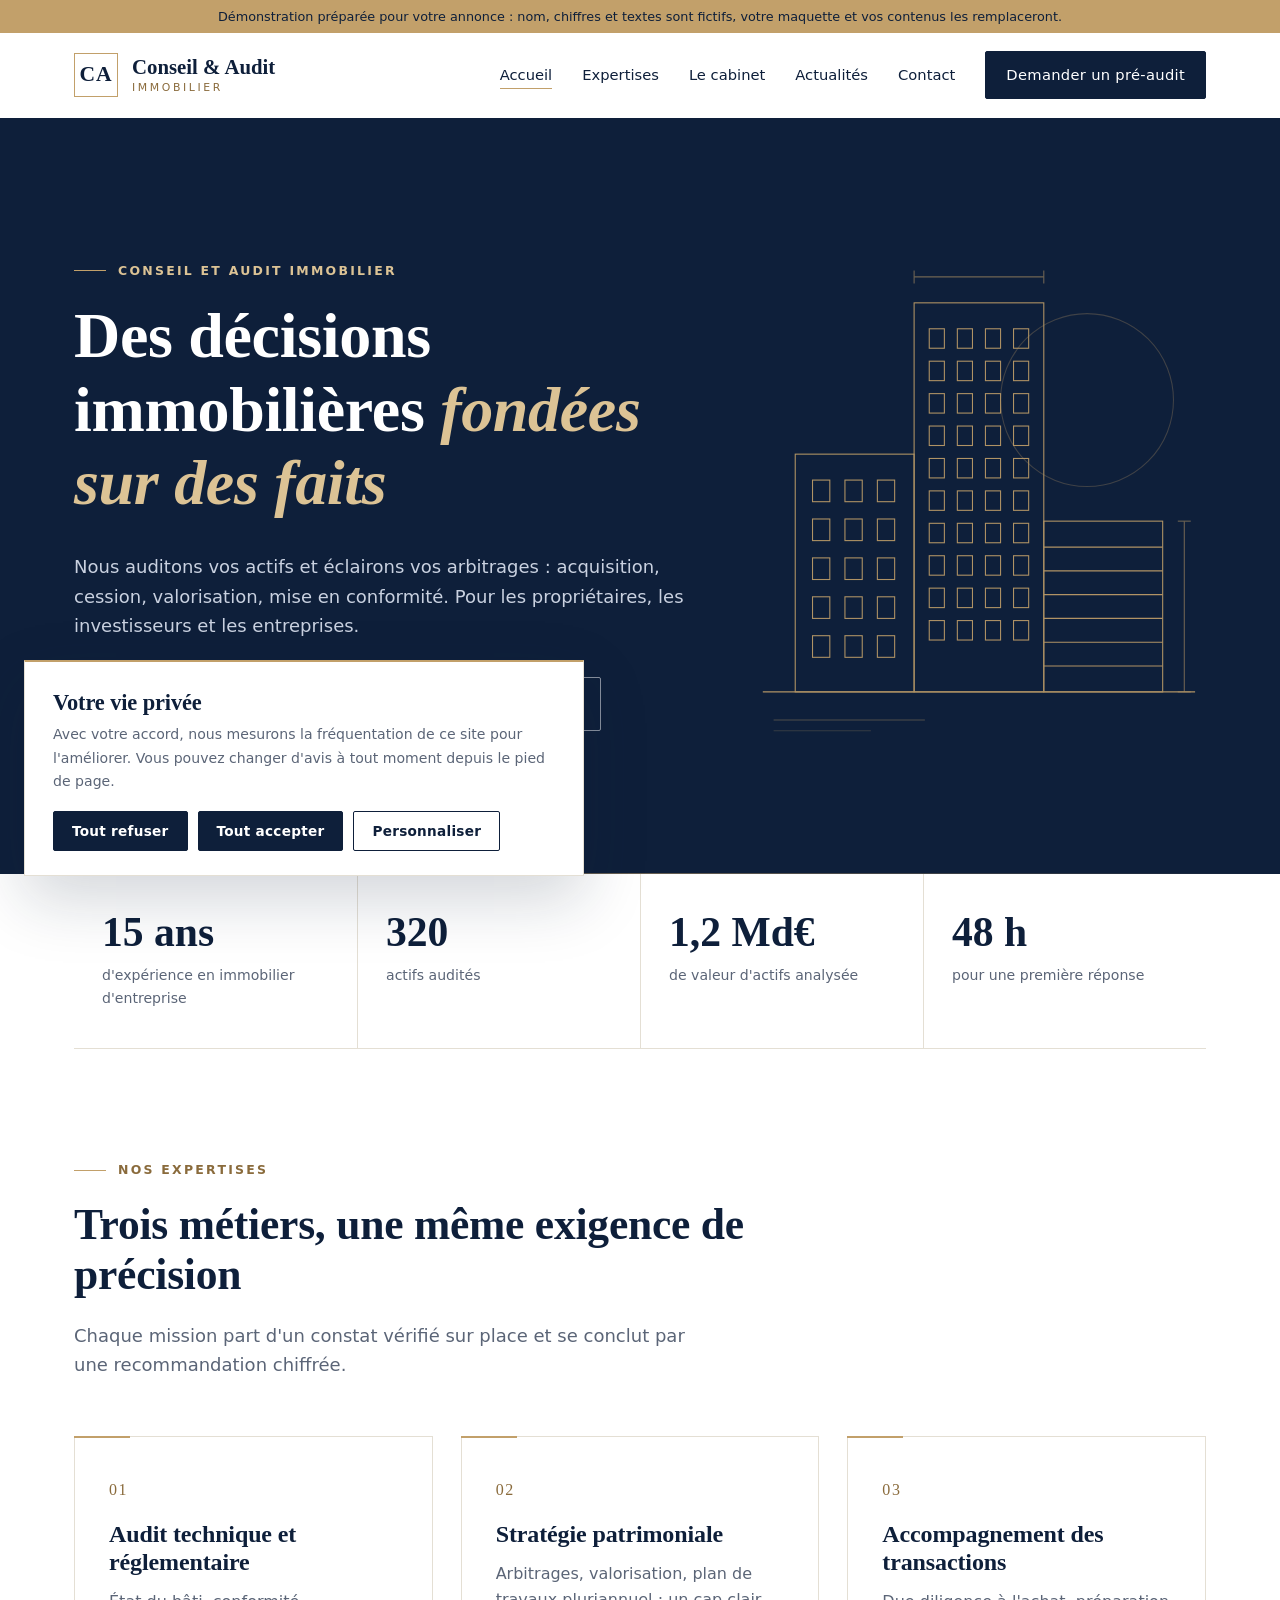
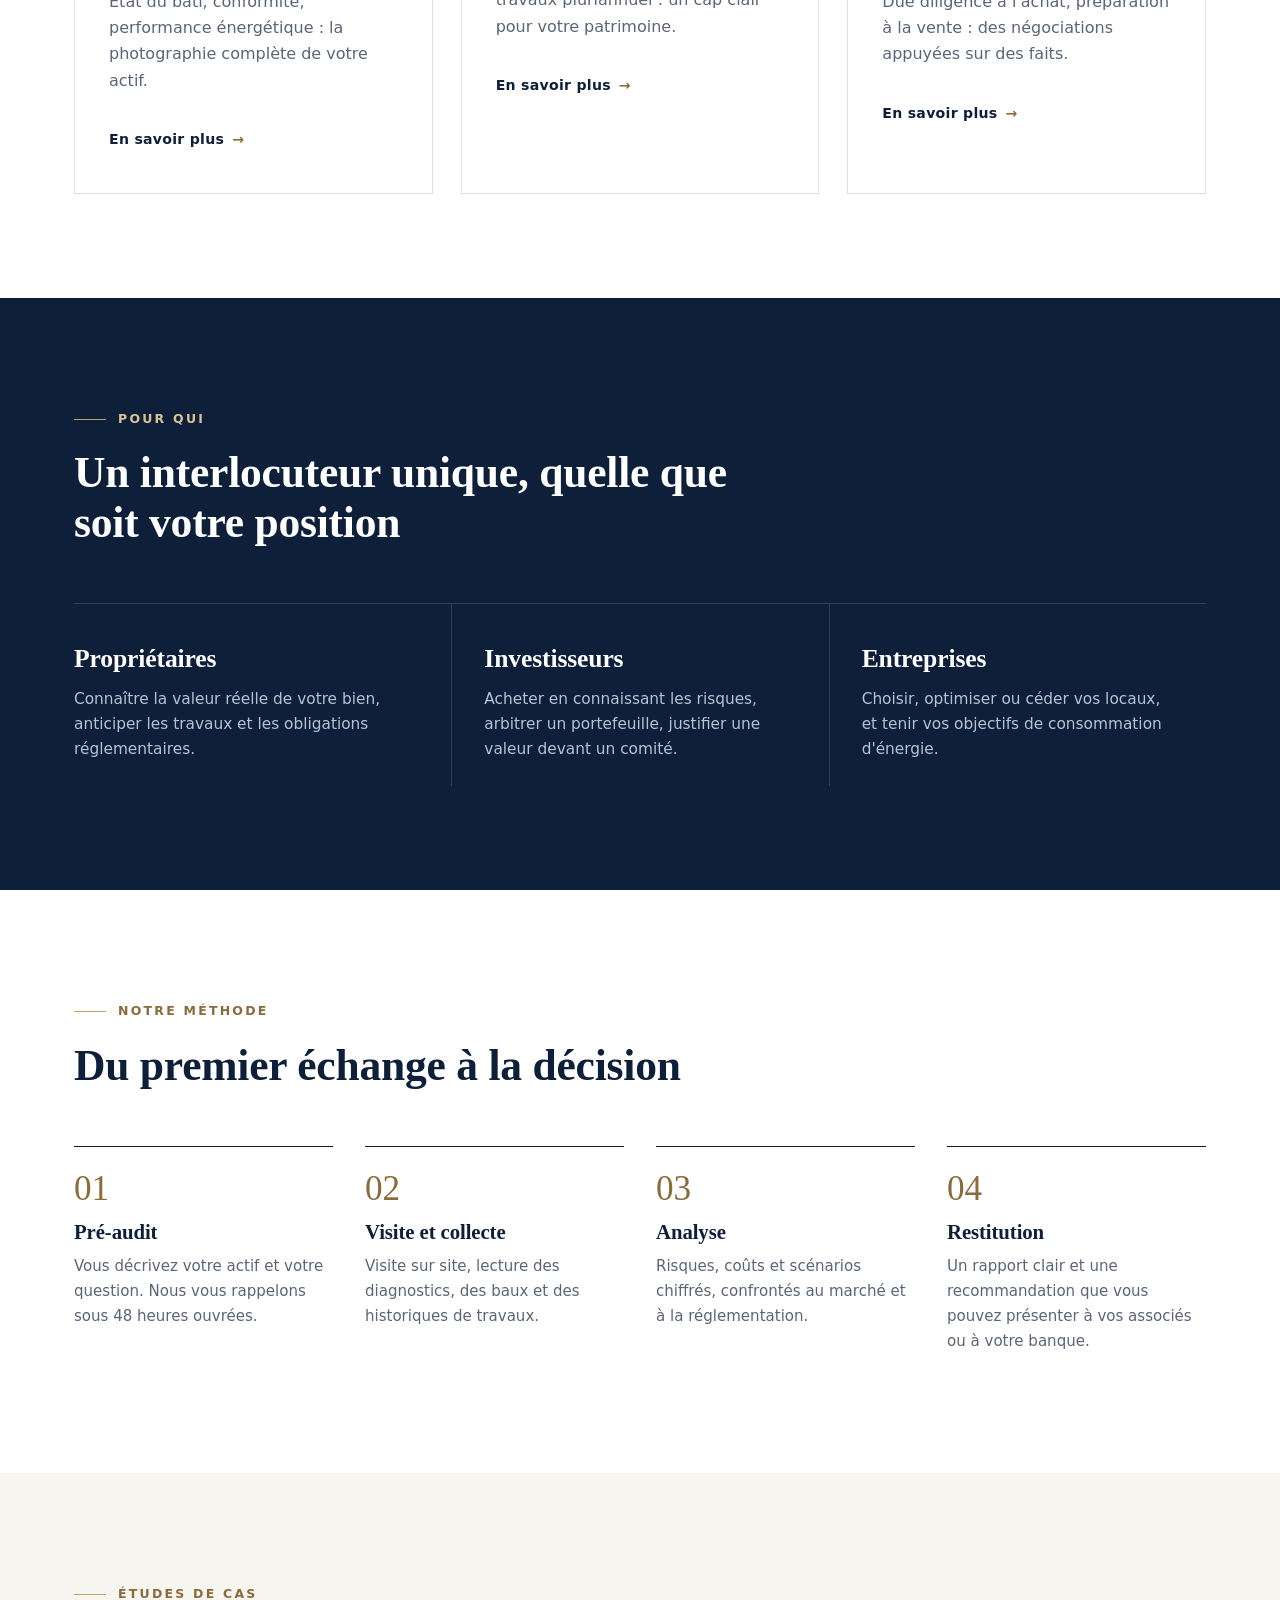
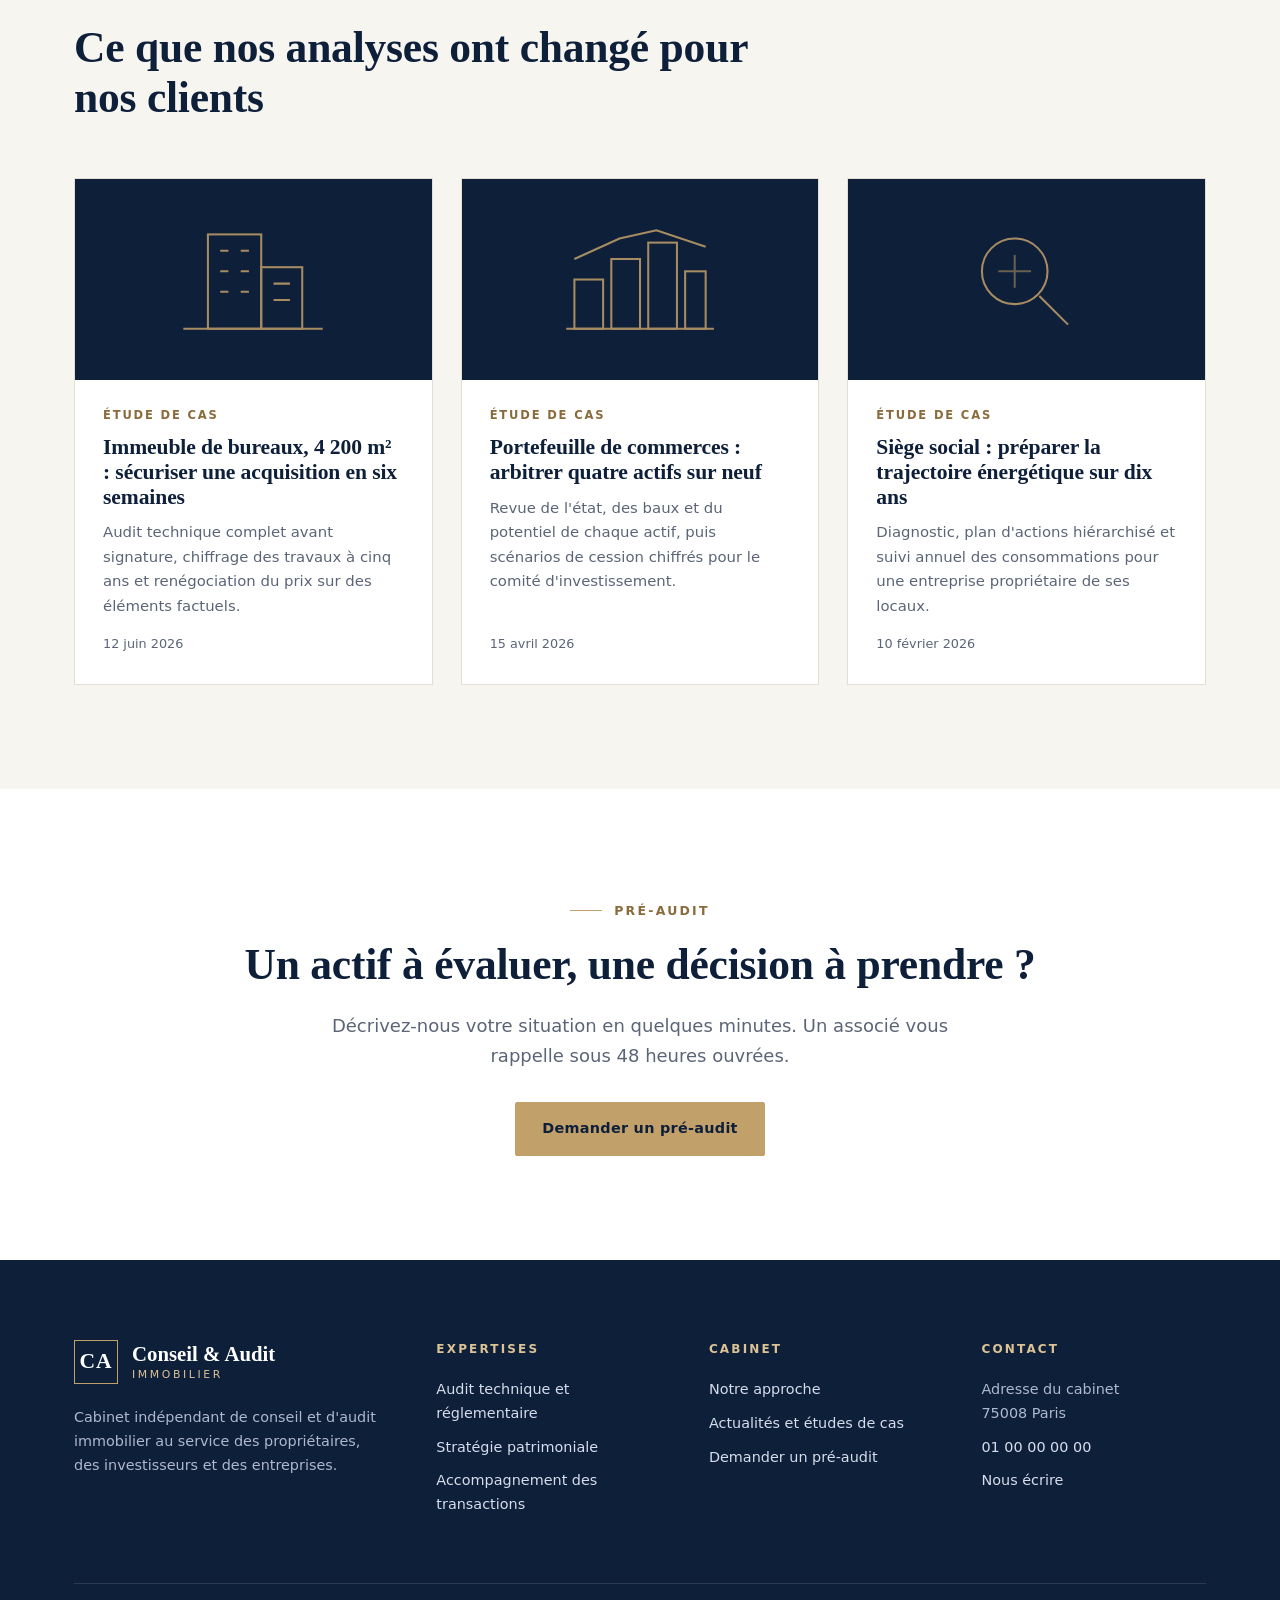
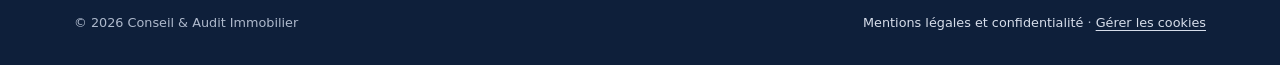
==== index.html @ f587f3d4 "Démonstration de site vitrine (contenus fictifs)" ====
<!doctype html>
<html lang="fr">
<head>
  <meta charset="utf-8">
  <meta name="viewport" content="width=device-width, initial-scale=1">
  <title>Conseil et audit immobilier pour propriétaires, investisseurs et entreprises</title>
  <meta name="description" content="Cabinet indépendant de conseil et d'audit immobilier : audit technique et réglementaire, stratégie patrimoniale, accompagnement des acquisitions et des cessions.">
  <meta name="robots" content="noindex, nofollow">
  <meta property="og:type" content="website">
  <meta property="og:locale" content="fr_FR">
  <meta property="og:title" content="Conseil et audit immobilier pour propriétaires, investisseurs et entreprises">
  <meta property="og:description" content="Cabinet indépendant de conseil et d'audit immobilier : audit technique et réglementaire, stratégie patrimoniale, accompagnement des acquisitions et des cessions.">
  <meta name="theme-color" content="#0E1F3A">
  <link rel="icon" href="data:image/svg+xml,%3Csvg%20xmlns%3D%22http%3A%2F%2Fwww.w3.org%2F2000%2Fsvg%22%20viewBox%3D%220%200%2064%2064%22%3E%3Crect%20width%3D%2264%22%20height%3D%2264%22%20fill%3D%22%230E1F3A%22%2F%3E%3Crect%20x%3D%226%22%20y%3D%226%22%20width%3D%2252%22%20height%3D%2252%22%20fill%3D%22none%22%20stroke%3D%22%23C2A06A%22%20stroke-width%3D%222%22%2F%3E%3Ctext%20x%3D%2232%22%20y%3D%2242%22%20font-family%3D%22Georgia%2Cserif%22%20font-size%3D%2226%22%20font-weight%3D%22600%22%20fill%3D%22%23fff%22%20text-anchor%3D%22middle%22%3ECA%3C%2Ftext%3E%3C%2Fsvg%3E">
  <link rel="preload" href="assets/fonts/cormorant-garamond.woff2" as="font" type="font/woff2" crossorigin>
  <link rel="stylesheet" href="assets/style.css">
  <script type="application/ld+json">{"@context":"https://schema.org","@type":"ProfessionalService","name":"Conseil & Audit Immobilier","description":"Cabinet indépendant de conseil et d'audit immobilier","areaServed":"FR","address":{"@type":"PostalAddress","addressLocality":"Paris","postalCode":"75008","addressCountry":"FR"},"telephone":"+33100000000"}</script>
</head>
<body>
  <div class="bandeau-demo">Démonstration préparée pour votre annonce : nom, chiffres et textes sont fictifs, votre maquette et vos contenus les remplaceront.</div>
  <header class="entete">
    <div class="conteneur">
      <a class="marque" href="index.html" aria-label="Conseil et Audit Immobilier, accueil"><span class="marque-sigle">CA</span><span class="marque-nom"><strong>Conseil &amp; Audit</strong><span>Immobilier</span></span></a>
      <button class="bouton-menu" aria-label="Ouvrir le menu" aria-expanded="false" aria-controls="navigation"><span></span><span></span><span></span></button>
      <nav class="nav" id="navigation" aria-label="Navigation principale">
        <ul>
          <li><a href="index.html" aria-current="page">Accueil</a></li>
          <li><a href="expertises.html">Expertises</a></li>
          <li><a href="cabinet.html">Le cabinet</a></li>
          <li><a href="actualites.html">Actualités</a></li>
          <li><a href="contact.html">Contact</a></li>
          <li><a class="bouton" href="pre-audit.html">Demander un pré-audit</a></li>
        </ul>
      </nav>
    </div>
  </header>
  <main>

    <section class="heros fond-marine">
      <div class="conteneur">
        <div>
          <span class="surtitre">Conseil et audit immobilier</span>
          <h1>Des décisions immobilières <em>fondées sur des faits</em></h1>
          <p class="chapeau">Nous auditons vos actifs et éclairons vos arbitrages : acquisition, cession, valorisation, mise en conformité. Pour les propriétaires, les investisseurs et les entreprises.</p>
          <div class="actions">
            <a class="bouton bouton-or" href="pre-audit.html">Demander un pré-audit</a>
            <a class="bouton bouton-ligne" href="expertises.html">Découvrir nos expertises</a>
          </div>
        </div>
        <svg class="heros-dessin" viewBox="0 0 420 470" fill="none" stroke="currentColor" stroke-width="1" aria-hidden="true">
    <circle cx="310" cy="150" r="80" opacity=".3"/>
    <rect x="150" y="60" width="120" height="360"/><rect x="40" y="200" width="110" height="220"/><rect x="270" y="262" width="110" height="158"/>
    <rect x="164" y="84" width="14" height="18"/><rect x="164" y="114" width="14" height="18"/><rect x="164" y="144" width="14" height="18"/><rect x="164" y="174" width="14" height="18"/><rect x="164" y="204" width="14" height="18"/><rect x="164" y="234" width="14" height="18"/><rect x="164" y="264" width="14" height="18"/><rect x="164" y="294" width="14" height="18"/><rect x="164" y="324" width="14" height="18"/><rect x="164" y="354" width="14" height="18"/><rect x="190" y="84" width="14" height="18"/><rect x="190" y="114" width="14" height="18"/><rect x="190" y="144" width="14" height="18"/><rect x="190" y="174" width="14" height="18"/><rect x="190" y="204" width="14" height="18"/><rect x="190" y="234" width="14" height="18"/><rect x="190" y="264" width="14" height="18"/><rect x="190" y="294" width="14" height="18"/><rect x="190" y="324" width="14" height="18"/><rect x="190" y="354" width="14" height="18"/><rect x="216" y="84" width="14" height="18"/><rect x="216" y="114" width="14" height="18"/><rect x="216" y="144" width="14" height="18"/><rect x="216" y="174" width="14" height="18"/><rect x="216" y="204" width="14" height="18"/><rect x="216" y="234" width="14" height="18"/><rect x="216" y="264" width="14" height="18"/><rect x="216" y="294" width="14" height="18"/><rect x="216" y="324" width="14" height="18"/><rect x="216" y="354" width="14" height="18"/><rect x="242" y="84" width="14" height="18"/><rect x="242" y="114" width="14" height="18"/><rect x="242" y="144" width="14" height="18"/><rect x="242" y="174" width="14" height="18"/><rect x="242" y="204" width="14" height="18"/><rect x="242" y="234" width="14" height="18"/><rect x="242" y="264" width="14" height="18"/><rect x="242" y="294" width="14" height="18"/><rect x="242" y="324" width="14" height="18"/><rect x="242" y="354" width="14" height="18"/><rect x="56" y="224" width="16" height="20"/><rect x="56" y="260" width="16" height="20"/><rect x="56" y="296" width="16" height="20"/><rect x="56" y="332" width="16" height="20"/><rect x="56" y="368" width="16" height="20"/><rect x="86" y="224" width="16" height="20"/><rect x="86" y="260" width="16" height="20"/><rect x="86" y="296" width="16" height="20"/><rect x="86" y="332" width="16" height="20"/><rect x="86" y="368" width="16" height="20"/><rect x="116" y="224" width="16" height="20"/><rect x="116" y="260" width="16" height="20"/><rect x="116" y="296" width="16" height="20"/><rect x="116" y="332" width="16" height="20"/><rect x="116" y="368" width="16" height="20"/><line x1="270" y1="286" x2="380" y2="286"/><line x1="270" y1="308" x2="380" y2="308"/><line x1="270" y1="330" x2="380" y2="330"/><line x1="270" y1="352" x2="380" y2="352"/><line x1="270" y1="374" x2="380" y2="374"/><line x1="270" y1="396" x2="380" y2="396"/>
    <line x1="10" y1="420" x2="410" y2="420"/>
    <g opacity=".6"><line x1="150" y1="36" x2="270" y2="36"/><line x1="150" y1="30" x2="150" y2="42"/><line x1="270" y1="30" x2="270" y2="42"/>
    <line x1="400" y1="262" x2="400" y2="420"/><line x1="394" y1="262" x2="406" y2="262"/><line x1="394" y1="420" x2="406" y2="420"/></g>
    <line x1="20" y1="446" x2="160" y2="446" opacity=".4"/><line x1="20" y1="456" x2="110" y2="456" opacity=".25"/>
  </svg>
      </div>
    </section>

    <section class="chiffres">
      <div class="conteneur">
        <div class="grille">
          <div class="chiffre"><strong>15 ans</strong><span>d'expérience en immobilier d'entreprise</span></div>
          <div class="chiffre"><strong>320</strong><span>actifs audités</span></div>
          <div class="chiffre"><strong>1,2 Md€</strong><span>de valeur d'actifs analysée</span></div>
          <div class="chiffre"><strong>48 h</strong><span>pour une première réponse</span></div>
        </div>
      </div>
    </section>

    <section>
      <div class="conteneur">
        <div class="titre-section">
          <span class="surtitre">Nos expertises</span>
          <h2>Trois métiers, une même exigence de précision</h2>
          <p class="chapeau">Chaque mission part d'un constat vérifié sur place et se conclut par une recommandation chiffrée.</p>
        </div>
        <div class="grille-3">
          <article class="carte">
            <span class="numero">01</span>
            <h3>Audit technique et réglementaire</h3>
            <p>État du bâti, conformité, performance énergétique : la photographie complète de votre actif.</p>
            <a class="lien-fleche" href="expertises.html#audit">En savoir plus</a>
          </article>
          <article class="carte">
            <span class="numero">02</span>
            <h3>Stratégie patrimoniale</h3>
            <p>Arbitrages, valorisation, plan de travaux pluriannuel : un cap clair pour votre patrimoine.</p>
            <a class="lien-fleche" href="expertises.html#conseil">En savoir plus</a>
          </article>
          <article class="carte">
            <span class="numero">03</span>
            <h3>Accompagnement des transactions</h3>
            <p>Due diligence à l'achat, préparation à la vente : des négociations appuyées sur des faits.</p>
            <a class="lien-fleche" href="expertises.html#transaction">En savoir plus</a>
          </article>
        </div>
      </div>
    </section>

    <section class="fond-marine">
      <div class="conteneur">
        <div class="titre-section">
          <span class="surtitre">Pour qui</span>
          <h2>Un interlocuteur unique, quelle que soit votre position</h2>
        </div>
        <div class="publics">
          <div class="public"><h3>Propriétaires</h3><p>Connaître la valeur réelle de votre bien, anticiper les travaux et les obligations réglementaires.</p></div>
          <div class="public"><h3>Investisseurs</h3><p>Acheter en connaissant les risques, arbitrer un portefeuille, justifier une valeur devant un comité.</p></div>
          <div class="public"><h3>Entreprises</h3><p>Choisir, optimiser ou céder vos locaux, et tenir vos objectifs de consommation d'énergie.</p></div>
        </div>
      </div>
    </section>

    <section>
      <div class="conteneur">
        <div class="titre-section">
          <span class="surtitre">Notre méthode</span>
          <h2>Du premier échange à la décision</h2>
        </div>
        <div class="etapes">
          <div class="etape"><h3>Pré-audit</h3><p>Vous décrivez votre actif et votre question. Nous vous rappelons sous 48 heures ouvrées.</p></div>
          <div class="etape"><h3>Visite et collecte</h3><p>Visite sur site, lecture des diagnostics, des baux et des historiques de travaux.</p></div>
          <div class="etape"><h3>Analyse</h3><p>Risques, coûts et scénarios chiffrés, confrontés au marché et à la réglementation.</p></div>
          <div class="etape"><h3>Restitution</h3><p>Un rapport clair et une recommandation que vous pouvez présenter à vos associés ou à votre banque.</p></div>
        </div>
      </div>
    </section>

    <section class="fond-ivoire">
      <div class="conteneur">
        <div class="titre-section">
          <span class="surtitre">Études de cas</span>
          <h2>Ce que nos analyses ont changé pour nos clients</h2>
        </div>
        <div class="grille-3">
        <a class="article" href="actualites.html" data-type="cas">
          <div class="article-visuel"><svg viewBox="0 0 80 60" fill="none" stroke="currentColor" stroke-width="1"><rect x="18" y="8" width="26" height="46"/><rect x="44" y="24" width="20" height="30"/><path d="M24 16h4M34 16h4M24 26h4M34 26h4M24 36h4M34 36h4M50 32h8M50 40h8"/><line x1="6" y1="54" x2="74" y2="54"/></svg></div>
          <div class="article-corps">
            <span class="article-type">Étude de cas</span>
            <h3>Immeuble de bureaux, 4 200 m² : sécuriser une acquisition en six semaines</h3>
            <p>Audit technique complet avant signature, chiffrage des travaux à cinq ans et renégociation du prix sur des éléments factuels.</p>
            <time datetime="2026-06-12">12 juin 2026</time>
          </div>
        </a>
        <a class="article" href="actualites.html" data-type="cas">
          <div class="article-visuel"><svg viewBox="0 0 80 60" fill="none" stroke="currentColor" stroke-width="1"><rect x="8" y="30" width="14" height="24"/><rect x="26" y="20" width="14" height="34"/><rect x="44" y="12" width="14" height="42"/><rect x="62" y="26" width="10" height="28"/><path d="M8 20 L30 10 L48 6 L72 14"/><line x1="4" y1="54" x2="76" y2="54"/></svg></div>
          <div class="article-corps">
            <span class="article-type">Étude de cas</span>
            <h3>Portefeuille de commerces : arbitrer quatre actifs sur neuf</h3>
            <p>Revue de l'état, des baux et du potentiel de chaque actif, puis scénarios de cession chiffrés pour le comité d'investissement.</p>
            <time datetime="2026-04-15">15 avril 2026</time>
          </div>
        </a>
        <a class="article" href="actualites.html" data-type="cas">
          <div class="article-visuel"><svg viewBox="0 0 80 60" fill="none" stroke="currentColor" stroke-width="1"><circle cx="34" cy="26" r="16"/><path d="M46 38l14 14"/><path d="M26 26h16M34 18v16" opacity=".6"/></svg></div>
          <div class="article-corps">
            <span class="article-type">Étude de cas</span>
            <h3>Siège social : préparer la trajectoire énergétique sur dix ans</h3>
            <p>Diagnostic, plan d'actions hiérarchisé et suivi annuel des consommations pour une entreprise propriétaire de ses locaux.</p>
            <time datetime="2026-02-10">10 février 2026</time>
          </div>
        </a>
        </div>
      </div>
    </section>

    <section class="appel">
      <div class="conteneur">
        <span class="surtitre">Pré-audit</span>
        <h2>Un actif à évaluer, une décision à prendre ?</h2>
        <p class="chapeau">Décrivez-nous votre situation en quelques minutes. Un associé vous rappelle sous 48 heures ouvrées.</p>
        <a class="bouton bouton-or" href="pre-audit.html">Demander un pré-audit</a>
      </div>
    </section>
  </main>
  <footer class="pied">
    <div class="conteneur">
      <div class="grille">
        <div>
          <a class="marque" href="index.html" aria-label="Accueil"><span class="marque-sigle">CA</span><span class="marque-nom"><strong>Conseil &amp; Audit</strong><span>Immobilier</span></span></a>
          <p style="margin-top:22px;max-width:320px">Cabinet indépendant de conseil et d'audit immobilier au service des propriétaires, des investisseurs et des entreprises.</p>
        </div>
        <div>
          <h4>Expertises</h4>
          <ul><li><a href="expertises.html#audit">Audit technique et réglementaire</a></li><li><a href="expertises.html#conseil">Stratégie patrimoniale</a></li><li><a href="expertises.html#transaction">Accompagnement des transactions</a></li></ul>
        </div>
        <div>
          <h4>Cabinet</h4>
          <ul><li><a href="cabinet.html">Notre approche</a></li><li><a href="actualites.html">Actualités et études de cas</a></li><li><a href="pre-audit.html">Demander un pré-audit</a></li></ul>
        </div>
        <div>
          <h4>Contact</h4>
          <ul><li>Adresse du cabinet<br>75008 Paris</li><li><a href="tel:+33100000000">01 00 00 00 00</a></li><li><a href="contact.html">Nous écrire</a></li></ul>
        </div>
      </div>
      <div class="pied-bas">
        <span>© <span data-annee>2026</span> Conseil &amp; Audit Immobilier</span>
        <span><a href="mentions-legales.html">Mentions légales et confidentialité</a> · <button class="lien-bouton" data-gerer-cookies>Gérer les cookies</button></span>
      </div>
    </div>
  </footer>
  <div class="cookies" role="dialog" aria-labelledby="cookies-titre">
    <h2 id="cookies-titre">Votre vie privée</h2>
    <p>Avec votre accord, nous mesurons la fréquentation de ce site pour l'améliorer. Vous pouvez changer d'avis à tout moment depuis le pied de page.</p>
    <div class="cookies-actions">
      <button class="bouton" data-cookies="refuser">Tout refuser</button>
      <button class="bouton" data-cookies="accepter">Tout accepter</button>
      <button class="bouton bouton-ligne" data-cookies="personnaliser">Personnaliser</button>
    </div>
    <div class="cookies-detail">
      <div class="categorie"><div><strong>Nécessaires</strong><span>Mémorisent votre choix pendant six mois. Toujours actifs.</span></div><input type="checkbox" class="interrupteur" checked disabled aria-label="Cookies nécessaires, toujours actifs"></div>
      <div class="categorie"><div><strong>Mesure d'audience</strong><span>Statistiques de fréquentation, sans publicité ni revente.</span></div><input type="checkbox" class="interrupteur" id="mesure-audience" aria-label="Mesure d'audience"></div>
      <div class="cookies-actions"><button class="bouton" data-cookies="enregistrer">Enregistrer mes choix</button></div>
    </div>
  </div>
  <script src="assets/site.js" defer></script>
</body>
</html>
---- assets/style.css ----
/* Polices hébergées sur le site : aucune requête vers un service tiers */
@font-face { font-family: "Cormorant Garamond"; src: url("fonts/cormorant-garamond.woff2") format("woff2"); font-weight: 300 700; font-display: swap; }
@font-face { font-family: "Inter"; src: url("fonts/inter.woff2") format("woff2"); font-weight: 100 900; font-display: swap; }

:root {
  --marine: #0E1F3A;
  --marine-2: #16294A;
  --marine-3: #22375E;
  --or: #C2A06A;
  --or-clair: #DCC395;
  --or-texte: #8A6B3C;
  --blanc: #FFFFFF;
  --ivoire: #F7F5F0;
  --trait: #E4DFD4;
  --texte: #1C2433;
  --gris: #5B6577;
  --serif: "Cormorant Garamond", Georgia, "Times New Roman", serif;
  --sans: "Inter", system-ui, -apple-system, "Segoe UI", Roboto, sans-serif;
  --largeur: 1180px;
  --rayon: 2px;
}

*, *::before, *::after { box-sizing: border-box; }
html { scroll-behavior: smooth; }
body { margin: 0; font-family: var(--sans); font-size: 16px; line-height: 1.65; color: var(--texte); background: var(--blanc); -webkit-font-smoothing: antialiased; }
img, svg { display: block; max-width: 100%; }
a { color: inherit; }
h1, h2, h3, .chiffre strong, .numero, .etape::before, .aside-infos li::before { font-variant-numeric: lining-nums; }
h1, h2, h3 { font-family: var(--serif); font-weight: 600; line-height: 1.15; color: var(--marine); margin: 0 0 .5em; letter-spacing: -.005em; }
h1 { font-size: clamp(2.4rem, 5vw, 4rem); }
h2 { font-size: clamp(1.9rem, 3.4vw, 2.75rem); }
h3 { font-size: 1.5rem; }
p { margin: 0 0 1em; }
.conteneur { width: 100%; max-width: var(--largeur); margin: 0 auto; padding: 0 24px; }
.surtitre { display: inline-flex; align-items: center; gap: 12px; font-size: .78rem; font-weight: 600; letter-spacing: .18em; text-transform: uppercase; color: var(--or-texte); margin-bottom: 18px; }
.surtitre::before { content: ""; width: 32px; height: 1px; background: var(--or); }
.fond-marine .surtitre { color: var(--or-clair); }
.chapeau { font-size: 1.125rem; color: var(--gris); max-width: 640px; }
.fond-marine .chapeau { color: #C9D1E0; }

/* Bandeau de démonstration */
.bandeau-demo { background: var(--or); color: var(--marine); font-size: .8rem; text-align: center; padding: 6px 16px; font-weight: 500; }

/* En-tête */
.entete { position: sticky; top: 0; z-index: 50; background: rgba(255,255,255,.97); border-bottom: 1px solid transparent; transition: border-color .2s, box-shadow .2s; }
.entete.defile { border-bottom-color: var(--trait); box-shadow: 0 6px 24px rgba(14,31,58,.06); }
.entete .conteneur { display: flex; align-items: center; justify-content: space-between; height: 84px; }
.marque { display: flex; align-items: center; gap: 14px; text-decoration: none; }
.marque-sigle { width: 44px; height: 44px; border: 1px solid var(--or); display: grid; place-items: center; font-family: var(--serif); font-size: 1.35rem; font-weight: 600; color: var(--marine); letter-spacing: .04em; }
.marque-nom { display: flex; flex-direction: column; line-height: 1.1; }
.marque-nom strong { font-family: var(--serif); font-size: 1.3rem; font-weight: 600; color: var(--marine); }
.marque-nom span { font-size: .68rem; letter-spacing: .24em; text-transform: uppercase; color: var(--or-texte); margin-top: 3px; }
.nav ul { list-style: none; margin: 0; padding: 0; display: flex; align-items: center; gap: 30px; }
.nav a { text-decoration: none; font-size: .92rem; font-weight: 500; color: var(--marine); padding: 6px 0; position: relative; }
.nav a:not(.bouton)::after { content: ""; position: absolute; left: 0; right: 100%; bottom: 0; height: 1px; background: var(--or); transition: right .25s; }
.nav a:not(.bouton):hover::after, .nav a[aria-current="page"]::after { right: 0; }
.bouton-menu { display: none; background: none; border: 1px solid var(--trait); width: 44px; height: 44px; cursor: pointer; }
.bouton-menu span { display: block; width: 18px; height: 1px; background: var(--marine); margin: 5px auto; }

/* Boutons */
.bouton { display: inline-flex; align-items: center; gap: 10px; padding: 14px 26px; font-family: var(--sans); font-size: .9rem; font-weight: 600; letter-spacing: .02em; text-decoration: none; border: 1px solid var(--marine); background: var(--marine); color: var(--blanc) !important; border-radius: var(--rayon); cursor: pointer; transition: background .2s, color .2s, border-color .2s; }
.bouton:hover { background: var(--marine-3); border-color: var(--marine-3); }
.bouton-or { background: var(--or); border-color: var(--or); color: var(--marine) !important; }
.bouton-or:hover { background: var(--or-clair); border-color: var(--or-clair); }
.bouton-ligne { background: transparent; color: var(--marine) !important; }
.bouton-ligne:hover { background: var(--marine); color: var(--blanc) !important; }
.fond-marine .bouton-ligne { color: var(--blanc) !important; border-color: rgba(255,255,255,.5); }
.fond-marine .bouton-ligne:hover { background: var(--blanc); color: var(--marine) !important; }
.nav .bouton { padding: 11px 20px; }

/* Sections */
section { padding: 104px 0; }
.fond-ivoire { background: var(--ivoire); }
.fond-marine { background: var(--marine); color: #DCE2EC; }
.fond-marine h1, .fond-marine h2, .fond-marine h3 { color: var(--blanc); }
.titre-section { max-width: 720px; margin-bottom: 56px; }

/* Héros */
.heros { position: relative; overflow: hidden; padding: 120px 0 128px; }
.heros .conteneur { position: relative; display: grid; grid-template-columns: 1.15fr .85fr; gap: 64px; align-items: center; }
.heros h1 { color: var(--blanc); }
.heros h1 em { font-style: italic; color: var(--or-clair); }
.heros .actions { display: flex; flex-wrap: wrap; gap: 14px; margin-top: 36px; }
.heros-dessin { color: var(--or); opacity: .9; }
.heros::after { content: ""; position: absolute; inset: auto 0 0 0; height: 1px; background: linear-gradient(90deg, transparent, var(--or), transparent); opacity: .5; }

/* Chiffres */
.chiffres { padding: 0; margin-top: -1px; }
.chiffres .grille { display: grid; grid-template-columns: repeat(4, 1fr); border-top: 1px solid var(--trait); border-bottom: 1px solid var(--trait); }
.chiffre { padding: 38px 28px; border-left: 1px solid var(--trait); }
.chiffre:first-child { border-left: 0; }
.chiffre strong { display: block; font-family: var(--serif); font-size: 2.6rem; font-weight: 600; color: var(--marine); line-height: 1; }
.chiffre span { display: block; margin-top: 10px; font-size: .88rem; color: var(--gris); }

/* Cartes */
.grille-3 { display: grid; grid-template-columns: repeat(3, 1fr); gap: 28px; }
.grille-2 { display: grid; grid-template-columns: repeat(2, 1fr); gap: 28px; }
.carte { background: var(--blanc); border: 1px solid var(--trait); padding: 40px 34px; position: relative; transition: transform .25s, box-shadow .25s; }
.carte::before { content: ""; position: absolute; top: -1px; left: -1px; width: 56px; height: 2px; background: var(--or); }
.carte:hover { transform: translateY(-3px); box-shadow: 0 18px 40px rgba(14,31,58,.08); }
.carte .numero { font-family: var(--serif); font-size: 1rem; color: var(--or-texte); letter-spacing: .1em; margin-bottom: 18px; display: block; }
.carte p { color: var(--gris); }
.carte ul { margin: 0; padding: 0; list-style: none; }
.carte li { padding: 8px 0 8px 22px; border-top: 1px solid var(--trait); font-size: .93rem; position: relative; }
.carte li::before { content: ""; position: absolute; left: 0; top: 18px; width: 10px; height: 1px; background: var(--or); }
.lien-fleche { display: inline-flex; align-items: center; gap: 8px; margin-top: 18px; font-size: .88rem; font-weight: 600; color: var(--marine); text-decoration: none; letter-spacing: .02em; }
.lien-fleche::after { content: "→"; color: var(--or-texte); transition: transform .2s; }
.lien-fleche:hover::after { transform: translateX(4px); }

/* Publics */
.publics { display: grid; grid-template-columns: repeat(3, 1fr); gap: 0; border-top: 1px solid rgba(255,255,255,.14); }
.public { padding: 40px 32px 8px 0; }
.public + .public { padding-left: 32px; border-left: 1px solid rgba(255,255,255,.14); }
.public h3 { font-size: 1.6rem; }
.public p { color: #B8C2D4; font-size: .96rem; }

/* Méthode */
.etapes { display: grid; grid-template-columns: repeat(4, 1fr); gap: 32px; counter-reset: etape; }
.etape { border-top: 1px solid var(--marine); padding-top: 24px; }
.etape::before { counter-increment: etape; content: "0" counter(etape); display: block; font-family: var(--serif); font-size: 2.2rem; color: var(--or-texte); line-height: 1; margin-bottom: 14px; }
.etape h3 { font-size: 1.3rem; }
.etape p { font-size: .94rem; color: var(--gris); }

/* Études de cas / actualités */
.filtres { display: flex; gap: 10px; flex-wrap: wrap; margin-bottom: 36px; }
.filtre { font-family: var(--sans); font-size: .85rem; font-weight: 500; padding: 9px 18px; border: 1px solid var(--trait); background: var(--blanc); color: var(--marine); cursor: pointer; border-radius: var(--rayon); }
.filtre[aria-pressed="true"] { background: var(--marine); color: var(--blanc); border-color: var(--marine); }
.article { display: flex; flex-direction: column; background: var(--blanc); border: 1px solid var(--trait); text-decoration: none; transition: box-shadow .25s; }
.article:hover { box-shadow: 0 18px 40px rgba(14,31,58,.08); }
.article-visuel { aspect-ratio: 16 / 9; background: var(--marine); color: var(--or); display: grid; place-items: center; }
.article-visuel svg { width: 46%; opacity: .85; }
.article-corps { padding: 26px 28px 30px; flex: 1; display: flex; flex-direction: column; }
.article-type { font-size: .72rem; font-weight: 600; letter-spacing: .16em; text-transform: uppercase; color: var(--or-texte); }
.article h3 { font-size: 1.35rem; margin-top: 10px; }
.article p { font-size: .93rem; color: var(--gris); flex: 1; }
.article time { font-size: .8rem; color: var(--gris); }
.article[hidden] { display: none; }

/* Appel à l'action */
.appel { text-align: center; }
.appel .chapeau { margin: 0 auto 32px; }

/* En-tête de page intérieure */
.page-titre { padding: 96px 0 80px; }
.page-titre .chapeau { margin-top: 12px; }
.fil { font-size: .8rem; color: #9AA6BB; margin-bottom: 24px; }
.fil a { text-decoration: none; color: var(--or-clair); }

/* Expertises détaillées */
.expertise { display: grid; grid-template-columns: .9fr 1.1fr; gap: 64px; padding: 72px 0; border-top: 1px solid var(--trait); scroll-margin-top: 100px; }
.expertise:first-of-type { border-top: 0; padding-top: 0; }
.expertise ul { list-style: none; margin: 0; padding: 0; columns: 2; column-gap: 32px; }
.expertise li { break-inside: avoid; padding: 12px 0 12px 22px; border-top: 1px solid var(--trait); font-size: .95rem; position: relative; }
.expertise li::before { content: ""; position: absolute; left: 0; top: 24px; width: 10px; height: 1px; background: var(--or); }
.livrable { margin-top: 28px; padding: 22px 26px; background: var(--ivoire); border-left: 2px solid var(--or); font-size: .95rem; }

/* Cabinet */
.valeurs { display: grid; grid-template-columns: repeat(3, 1fr); gap: 48px; }
.valeur h3 { font-size: 1.5rem; }
.valeur p { color: var(--gris); }
.equipe { display: grid; grid-template-columns: repeat(3, 1fr); gap: 28px; }
.membre { border: 1px solid var(--trait); background: var(--blanc); }
.membre-portrait { aspect-ratio: 4 / 3; background: linear-gradient(160deg, var(--marine-2), var(--marine)); display: grid; place-items: center; font-family: var(--serif); font-size: 3rem; color: var(--or); letter-spacing: .06em; }
.membre-corps { padding: 22px 26px 26px; }
.membre-corps h3 { font-size: 1.35rem; margin-bottom: 2px; }
.membre-corps span { font-size: .85rem; color: var(--or-texte); font-weight: 500; }
.membre-corps p { font-size: .9rem; color: var(--gris); margin-top: 12px; }

/* Formulaires */
.formulaire-bloc { display: grid; grid-template-columns: .8fr 1.2fr; gap: 72px; align-items: start; }
.aside-infos { position: sticky; top: 120px; }
.aside-infos ol { padding-left: 0; list-style: none; counter-reset: point; margin: 28px 0 0; }
.aside-infos li { counter-increment: point; padding: 14px 0 14px 44px; border-top: 1px solid var(--trait); position: relative; font-size: .95rem; }
.aside-infos li::before { content: "0" counter(point); position: absolute; left: 0; top: 12px; font-family: var(--serif); font-size: 1.3rem; color: var(--or-texte); }
form { background: var(--blanc); border: 1px solid var(--trait); padding: 44px 44px 40px; }
fieldset { border: 0; padding: 0; margin: 0 0 30px; }
legend { font-family: var(--serif); font-size: 1.4rem; font-weight: 600; color: var(--marine); margin-bottom: 18px; padding: 0; }
.champs { display: grid; grid-template-columns: 1fr 1fr; gap: 18px 20px; }
.champ { display: flex; flex-direction: column; gap: 7px; }
.champ.plein { grid-column: 1 / -1; }
label, .etiquette { font-size: .84rem; font-weight: 500; color: var(--marine); }
.obligatoire { color: var(--or-texte); }
input, select, textarea { font: inherit; font-size: .95rem; padding: 12px 14px; border: 1px solid #CFD5DF; background: var(--blanc); color: var(--texte); border-radius: var(--rayon); width: 100%; }
input:focus, select:focus, textarea:focus, button:focus-visible, a:focus-visible { outline: 2px solid var(--or); outline-offset: 2px; }
textarea { min-height: 130px; resize: vertical; }
.choix { display: flex; flex-wrap: wrap; gap: 10px; }
.choix label { display: inline-flex; align-items: center; gap: 8px; padding: 10px 16px; border: 1px solid #CFD5DF; cursor: pointer; font-weight: 400; border-radius: var(--rayon); }
.choix input { width: auto; accent-color: var(--marine); }
.choix label:has(input:checked) { border-color: var(--marine); background: #F1F4F9; }
.consentement { display: flex; gap: 12px; align-items: flex-start; font-size: .85rem; color: var(--gris); margin: 6px 0 26px; }
.consentement input { width: auto; margin-top: 4px; accent-color: var(--marine); }
.erreur { font-size: .8rem; color: #A3312B; min-height: 0; }
.champ.invalide input, .champ.invalide select, .champ.invalide textarea { border-color: #A3312B; }
.pot-de-miel { position: absolute; left: -9999px; }
.succes { display: none; padding: 40px; border: 1px solid var(--or); background: var(--ivoire); }
.succes h3 { margin-bottom: 8px; }
.mention-form { font-size: .78rem; color: var(--gris); margin-top: 18px; }

/* Contact */
.coordonnees { list-style: none; margin: 32px 0 0; padding: 0; }
.coordonnees li { padding: 16px 0; border-top: 1px solid var(--trait); }
.coordonnees strong { display: block; font-size: .75rem; letter-spacing: .16em; text-transform: uppercase; color: var(--or-texte); margin-bottom: 4px; font-weight: 600; }

/* Texte légal */
.texte-legal { max-width: 780px; }
.texte-legal h2 { font-size: 1.8rem; margin-top: 48px; }
.texte-legal p, .texte-legal li { color: var(--gris); }

/* Pied de page */
.pied { background: var(--marine); color: #AEB9CC; padding: 80px 0 32px; font-size: .9rem; }
.pied .grille { display: grid; grid-template-columns: 1.4fr 1fr 1fr 1fr; gap: 48px; padding-bottom: 56px; border-bottom: 1px solid rgba(255,255,255,.12); }
.pied .marque-sigle { color: var(--blanc); }
.pied .marque-nom strong { color: var(--blanc); }
.pied .marque-nom span { color: var(--or-clair); }
.pied h4 { font-family: var(--sans); font-size: .75rem; letter-spacing: .18em; text-transform: uppercase; color: var(--or-clair); margin: 0 0 18px; font-weight: 600; }
.pied ul { list-style: none; margin: 0; padding: 0; }
.pied li { margin-bottom: 10px; }
.pied a { text-decoration: none; color: #D6DDEA; }
.pied a:hover { color: var(--or-clair); }
.pied-bas { display: flex; justify-content: space-between; flex-wrap: wrap; gap: 16px; padding-top: 28px; font-size: .8rem; }
.lien-bouton { background: none; border: 0; padding: 0; font: inherit; color: #D6DDEA; cursor: pointer; text-decoration: underline; text-underline-offset: 3px; }

/* Bannière cookies */
.cookies { position: fixed; left: 24px; right: 24px; bottom: 24px; z-index: 100; max-width: 560px; background: var(--blanc); border: 1px solid var(--trait); border-top: 2px solid var(--or); box-shadow: 0 24px 60px rgba(14,31,58,.18); padding: 28px 28px 24px; display: none; }
.cookies.visible { display: block; }
.cookies h2 { font-size: 1.4rem; margin-bottom: 8px; }
.cookies p { font-size: .88rem; color: var(--gris); }
.cookies-actions { display: flex; flex-wrap: wrap; gap: 10px; margin-top: 18px; }
.cookies-actions .bouton { padding: 11px 18px; font-size: .85rem; }
.cookies-detail { display: none; margin-top: 14px; border-top: 1px solid var(--trait); }
.cookies-detail.ouvert { display: block; }
.categorie { display: flex; justify-content: space-between; gap: 18px; padding: 14px 0; border-bottom: 1px solid var(--trait); font-size: .86rem; }
.categorie strong { color: var(--marine); display: block; }
.categorie span { color: var(--gris); }
.interrupteur { flex: none; width: 44px; height: 24px; accent-color: var(--marine); }

/* Adaptation aux écrans */
@media (max-width: 980px) {
  section { padding: 76px 0; }
  .heros .conteneur, .formulaire-bloc, .expertise { grid-template-columns: 1fr; gap: 40px; }
  .heros-dessin { max-width: 380px; }
  .grille-3, .equipe, .valeurs { grid-template-columns: 1fr 1fr; }
  .etapes { grid-template-columns: 1fr 1fr; }
  .chiffres .grille { grid-template-columns: 1fr 1fr; }
  .chiffre:nth-child(3) { border-left: 0; }
  .chiffre:nth-child(n+3) { border-top: 1px solid var(--trait); }
  .publics { grid-template-columns: 1fr; }
  .public, .public + .public { padding: 32px 0 8px; border-left: 0; border-top: 1px solid rgba(255,255,255,.14); }
  .publics { border-top: 0; }
  .pied .grille { grid-template-columns: 1fr 1fr; }
  .aside-infos { position: static; }
  .bouton-menu { display: block; }
  .nav { position: fixed; inset: 84px 0 auto 0; background: var(--blanc); border-bottom: 1px solid var(--trait); display: none; }
  .nav.ouvert { display: block; }
  .nav ul { flex-direction: column; align-items: stretch; gap: 0; padding: 12px 24px 24px; }
  .nav li a:not(.bouton) { display: block; padding: 14px 0; border-bottom: 1px solid var(--trait); }
  .nav li:last-child { margin-top: 18px; }
}
@media (max-width: 640px) {
  .conteneur { padding: 0 16px; }
  .grille-3, .grille-2, .equipe, .valeurs, .etapes, .champs { grid-template-columns: 1fr; }
  .expertise ul { columns: 1; }
  form { padding: 28px 20px; }
  .pied .grille { grid-template-columns: 1fr; }
  .marque-nom span { display: none; }
  .cookies { left: 12px; right: 12px; bottom: 12px; padding: 22px 20px 20px; }
  .chiffre { padding: 28px 18px; }
  .chiffre strong { font-size: 2.1rem; }
}
@media (prefers-reduced-motion: reduce) { * { transition: none !important; scroll-behavior: auto !important; } }
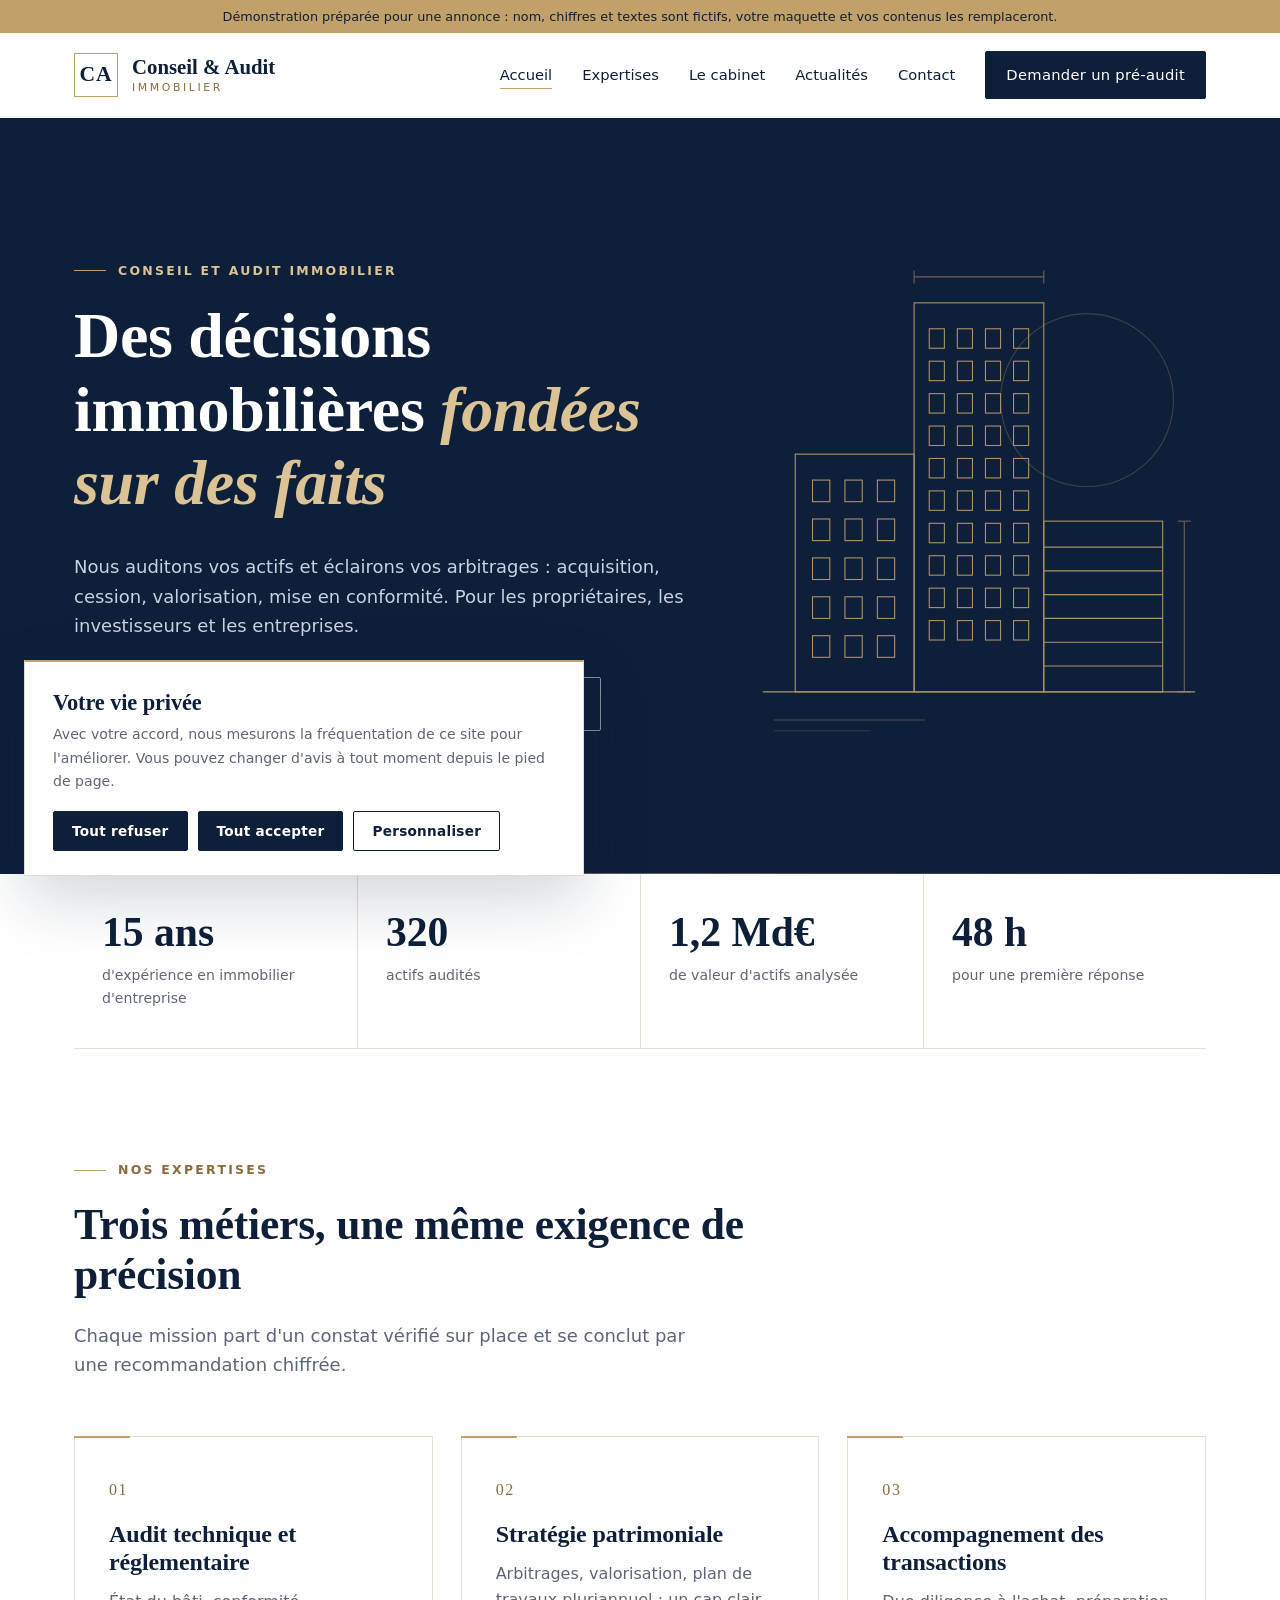
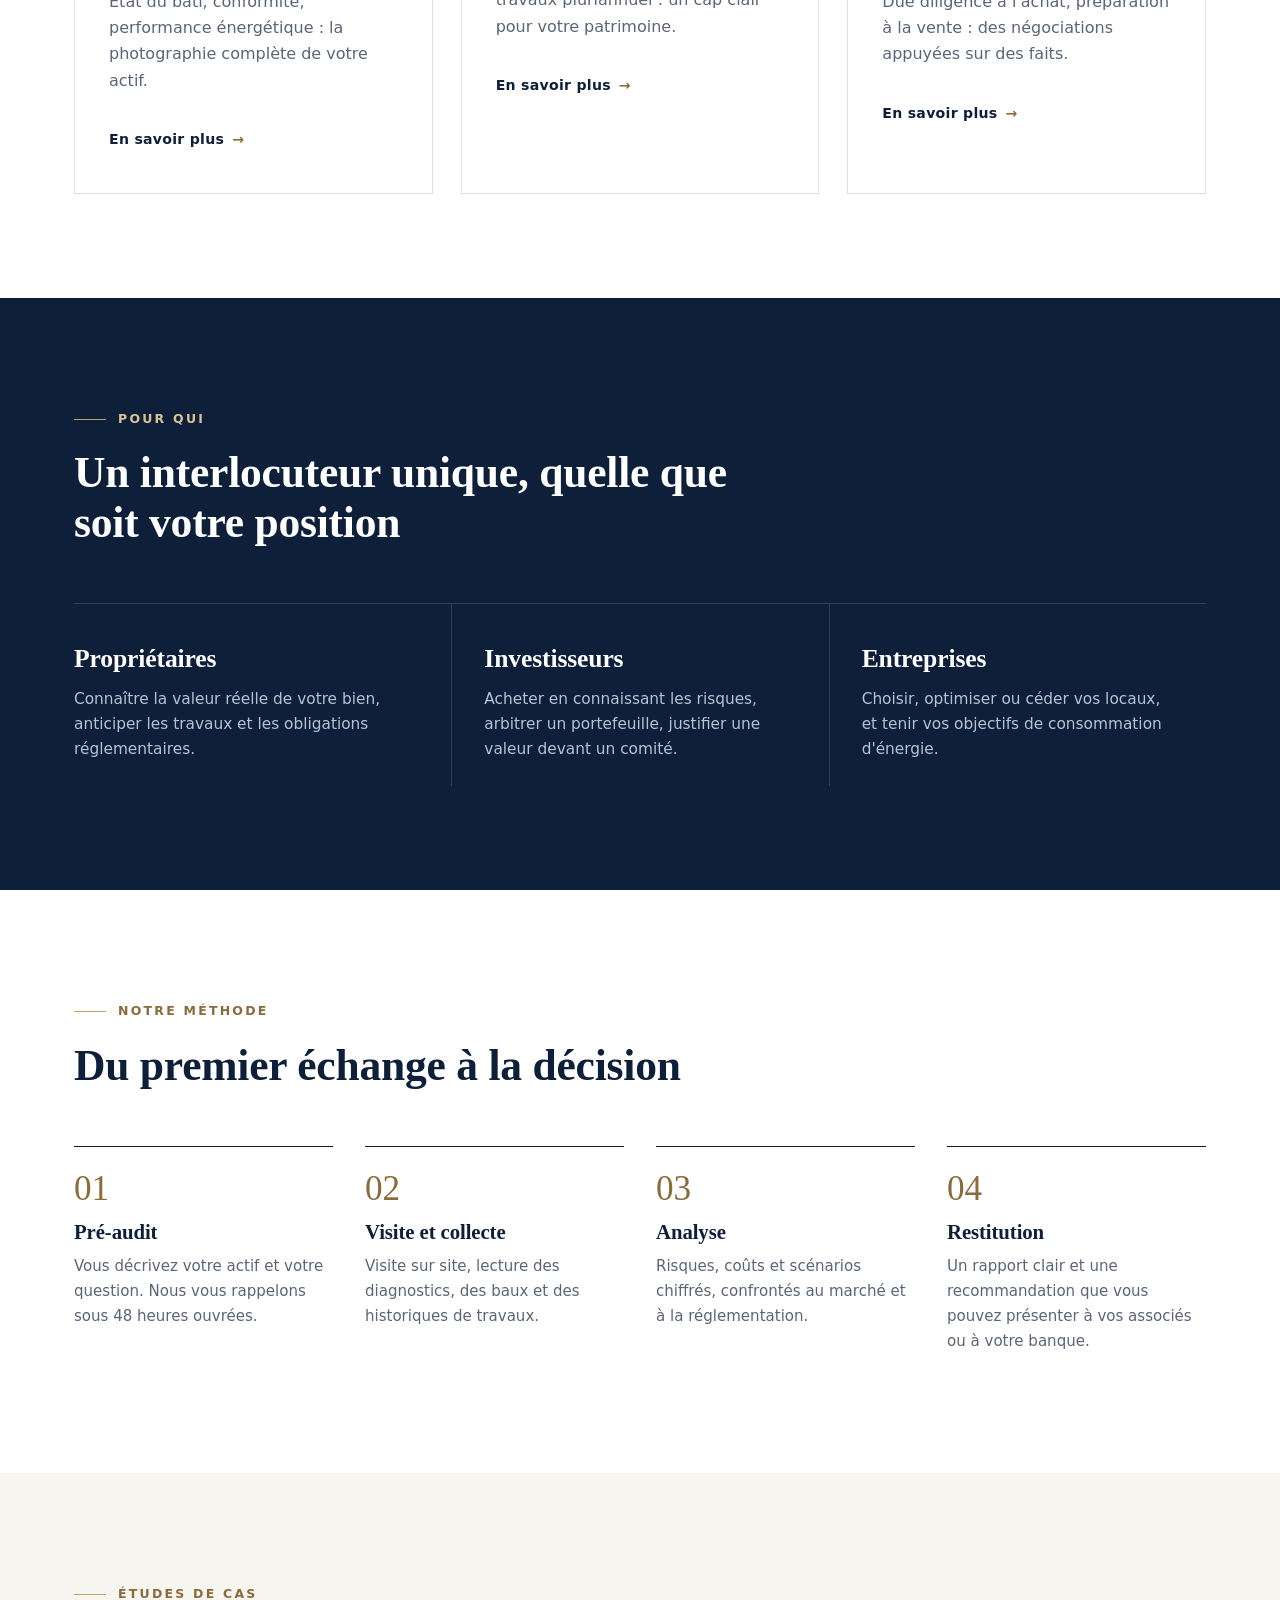
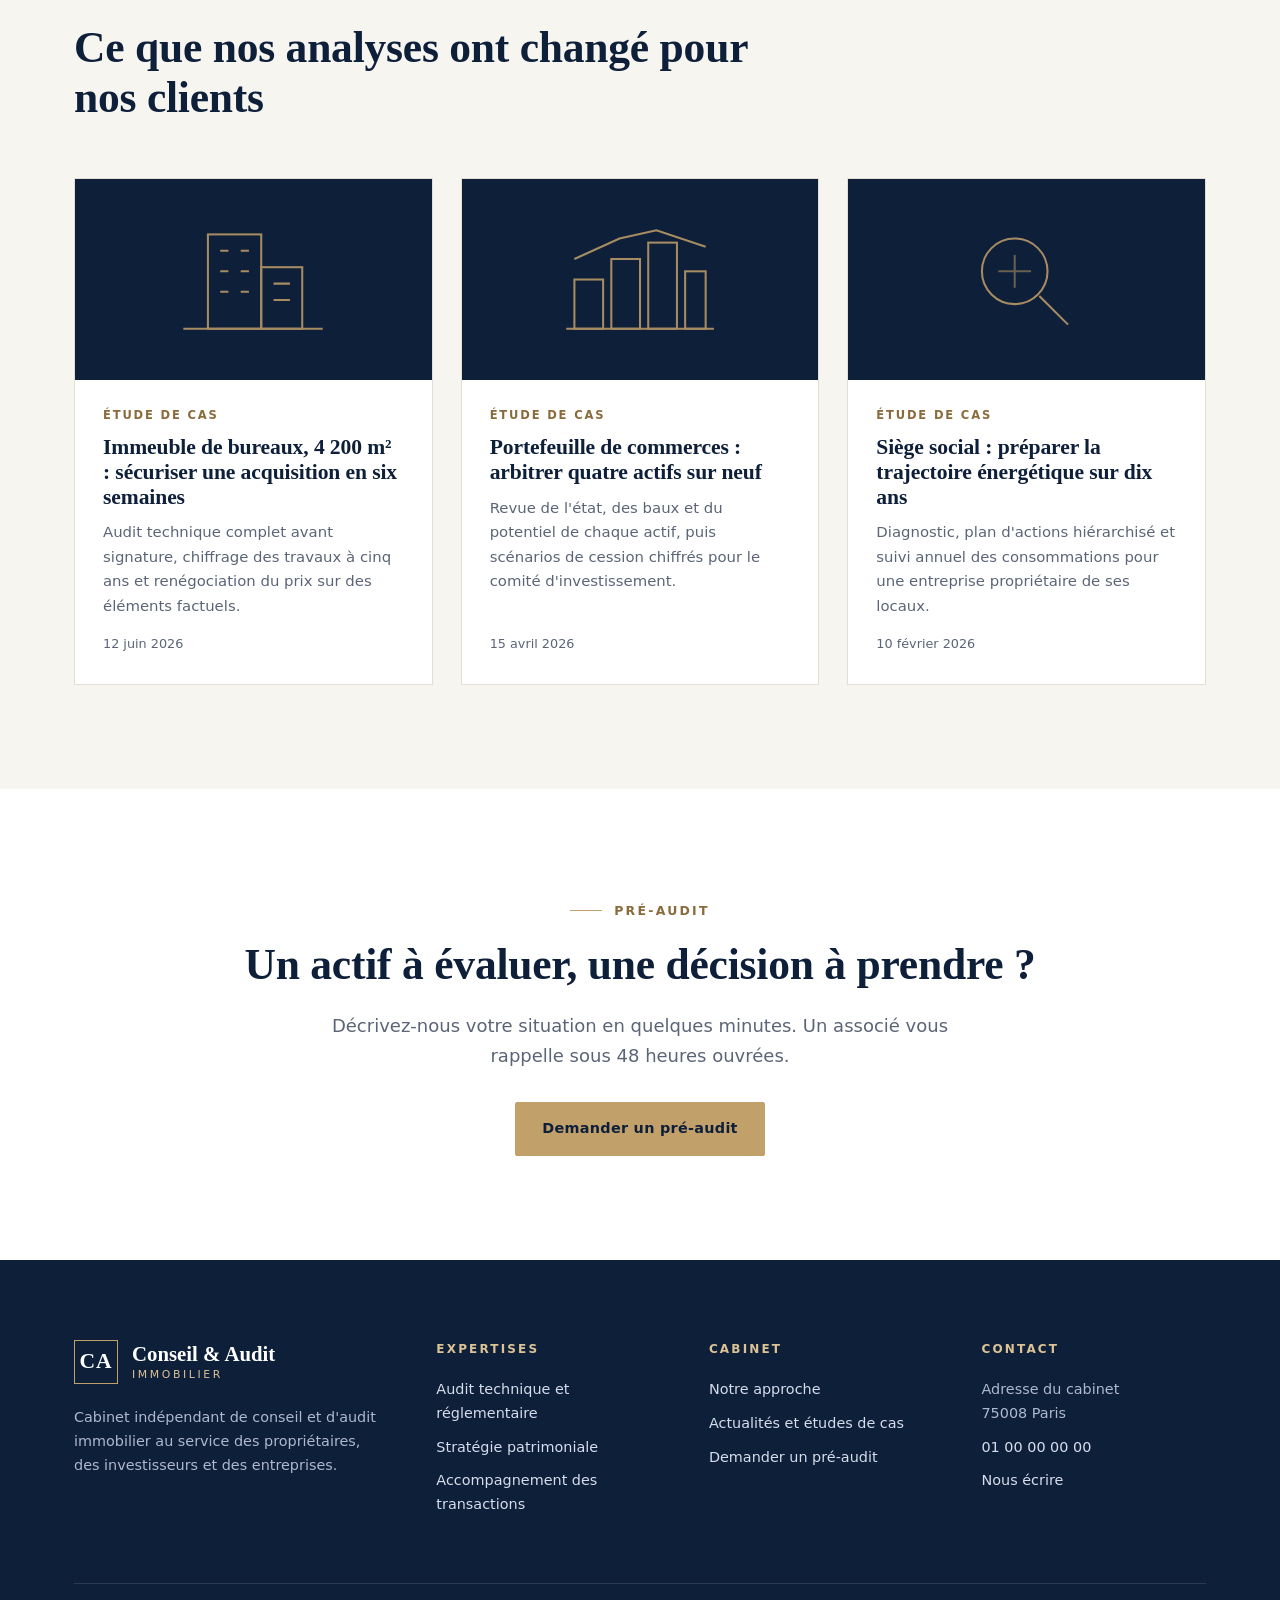
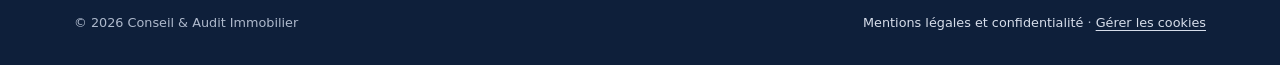
==== commit e5ea93e1: "Bandeau neutre et page qui ne saute plus au chargement" ====
--- a/index.html
+++ b/index.html
@@ -17,7 +17,7 @@
   <script type="application/ld+json">{"@context":"https://schema.org","@type":"ProfessionalService","name":"Conseil & Audit Immobilier","description":"Cabinet indépendant de conseil et d'audit immobilier","areaServed":"FR","address":{"@type":"PostalAddress","addressLocality":"Paris","postalCode":"75008","addressCountry":"FR"},"telephone":"+33100000000"}</script>
 </head>
 <body>
-  <div class="bandeau-demo">Démonstration préparée pour votre annonce : nom, chiffres et textes sont fictifs, votre maquette et vos contenus les remplaceront.</div>
+  <div class="bandeau-demo">Démonstration préparée pour une annonce : nom, chiffres et textes sont fictifs, votre maquette et vos contenus les remplaceront.</div>
   <header class="entete">
     <div class="conteneur">
       <a class="marque" href="index.html" aria-label="Conseil et Audit Immobilier, accueil"><span class="marque-sigle">CA</span><span class="marque-nom"><strong>Conseil &amp; Audit</strong><span>Immobilier</span></span></a>
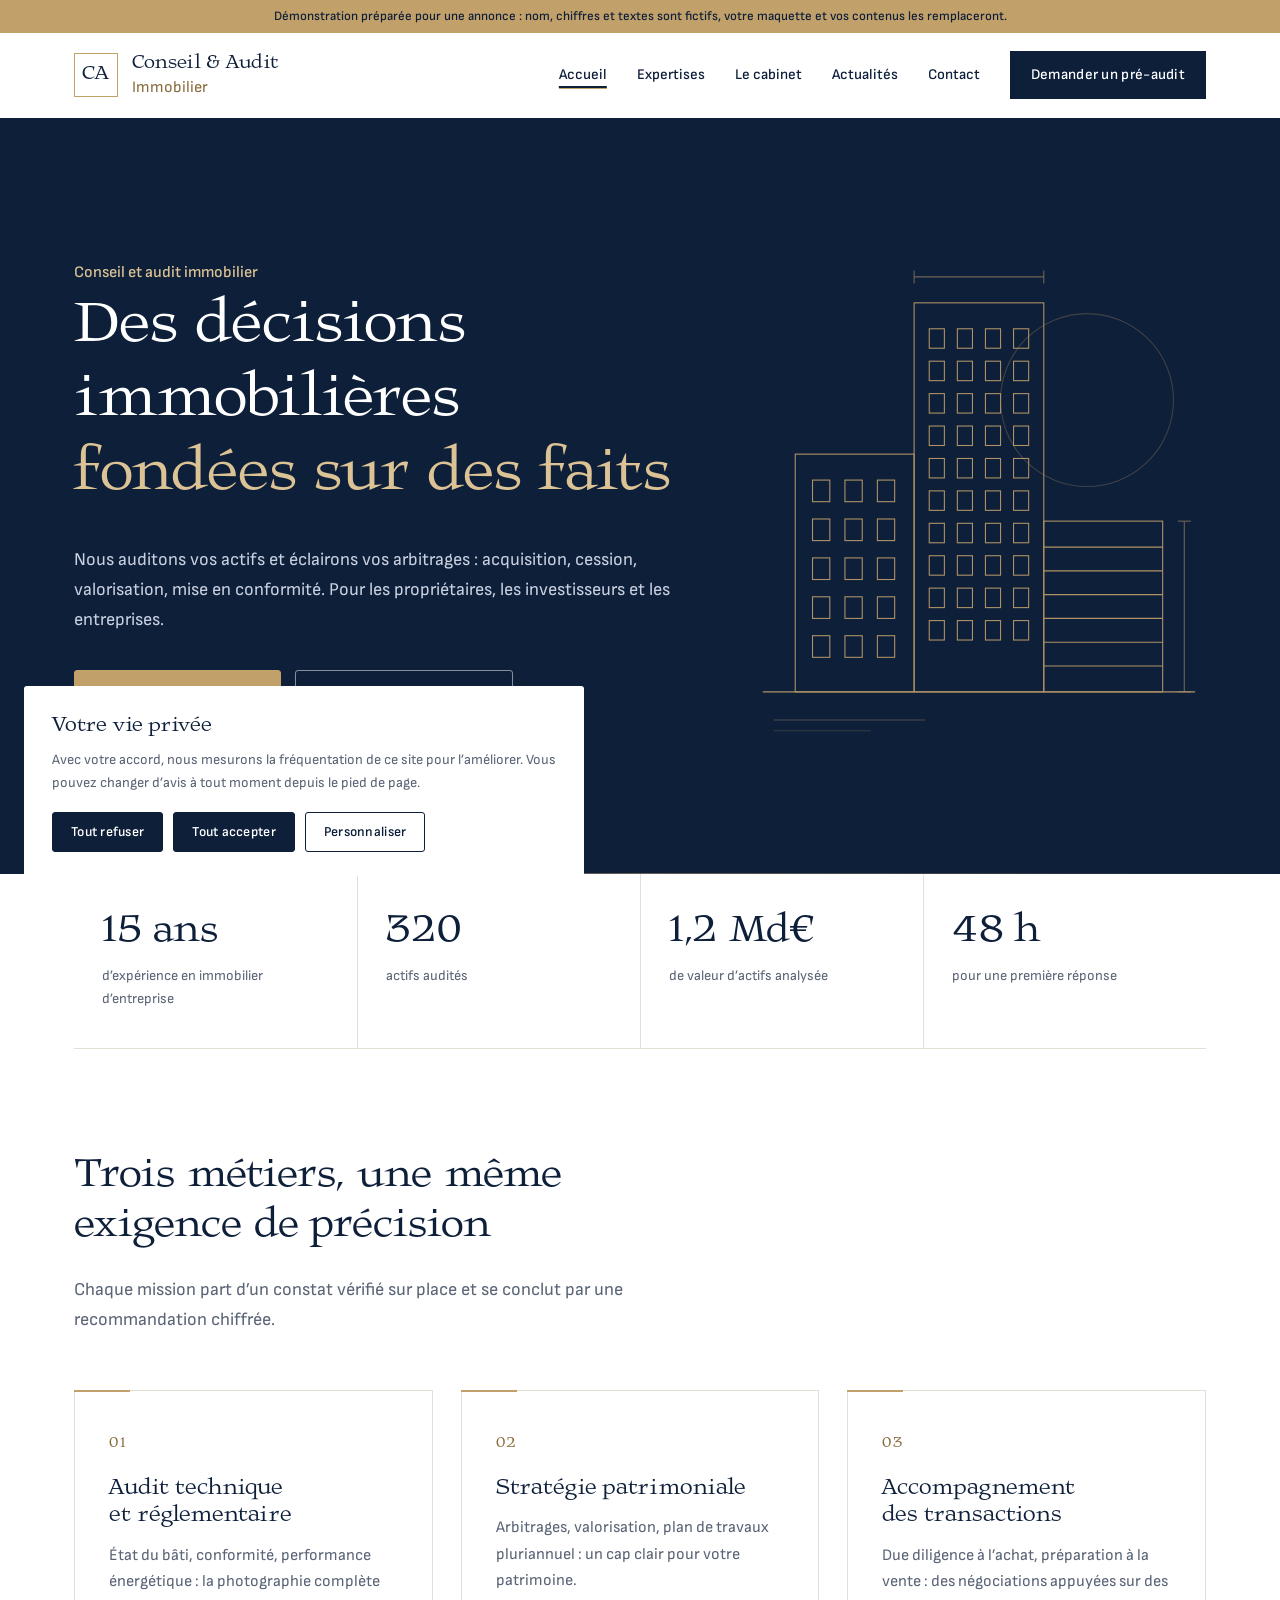
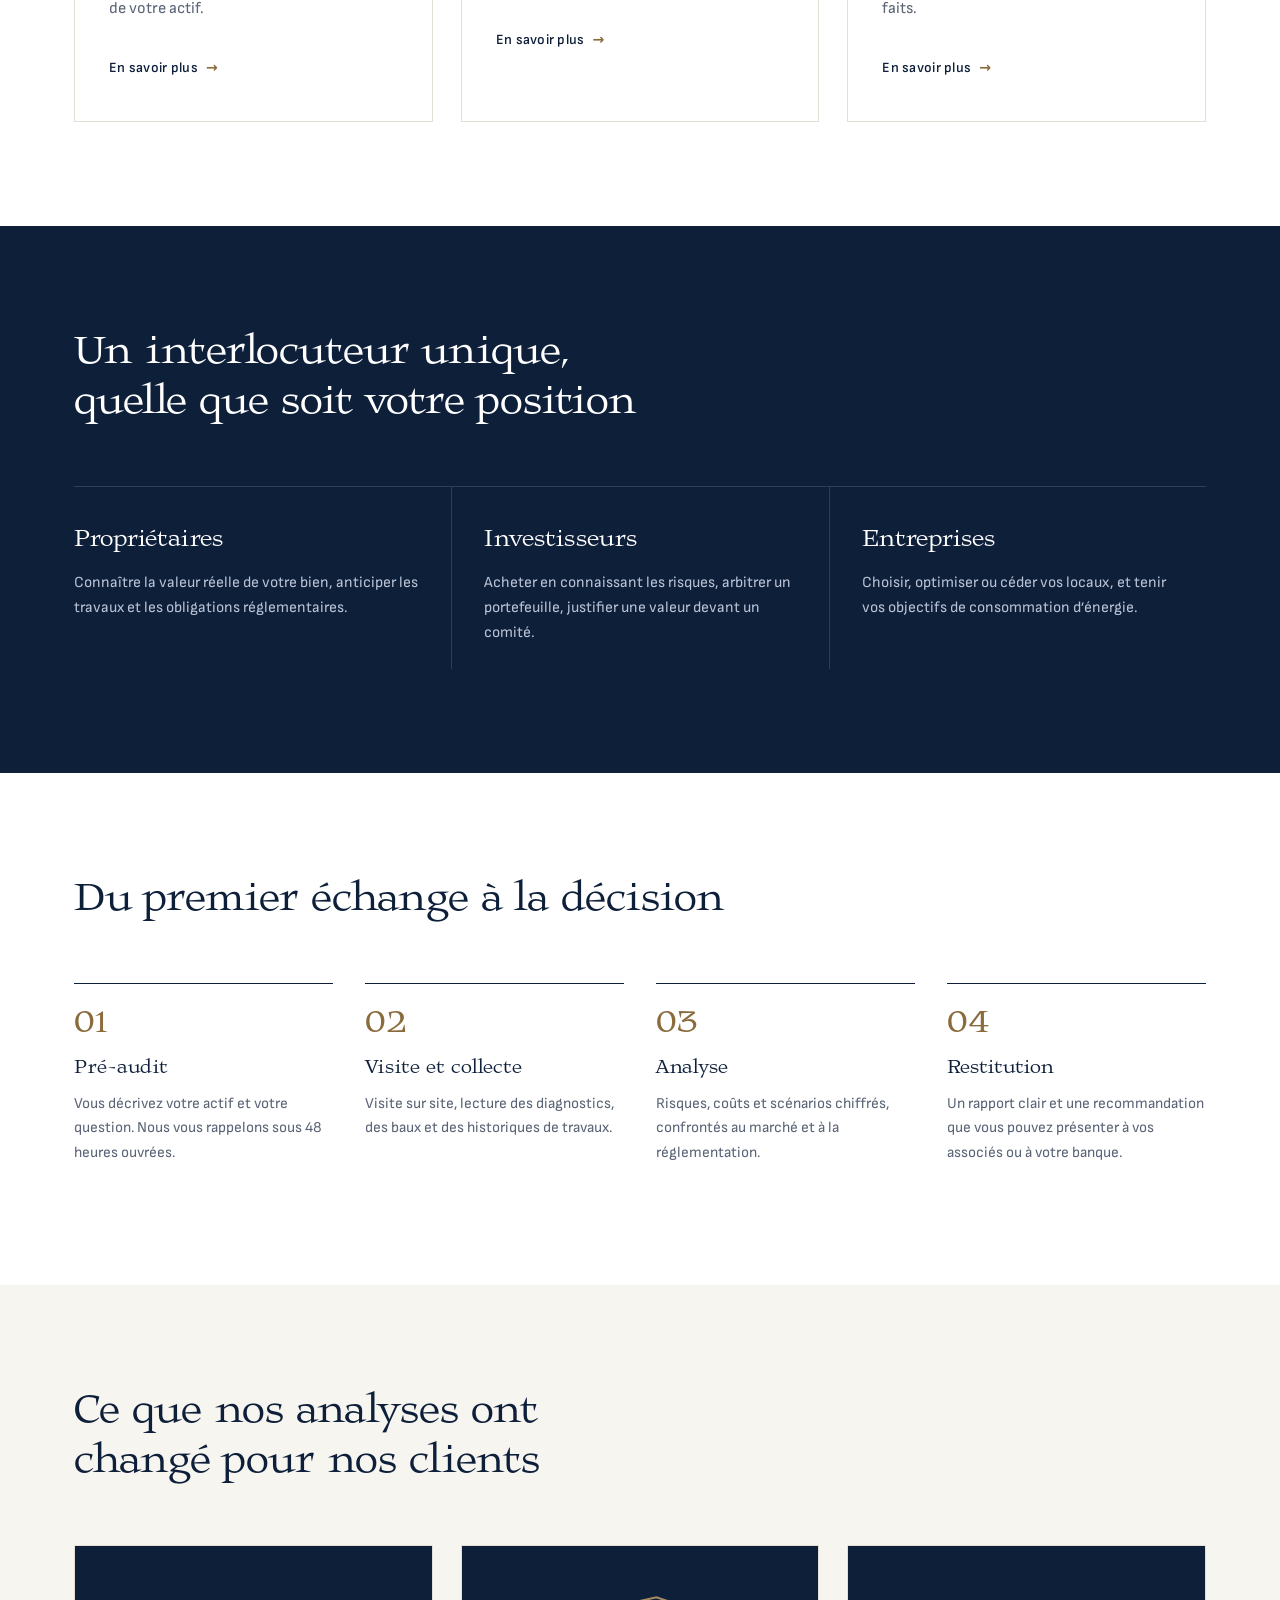
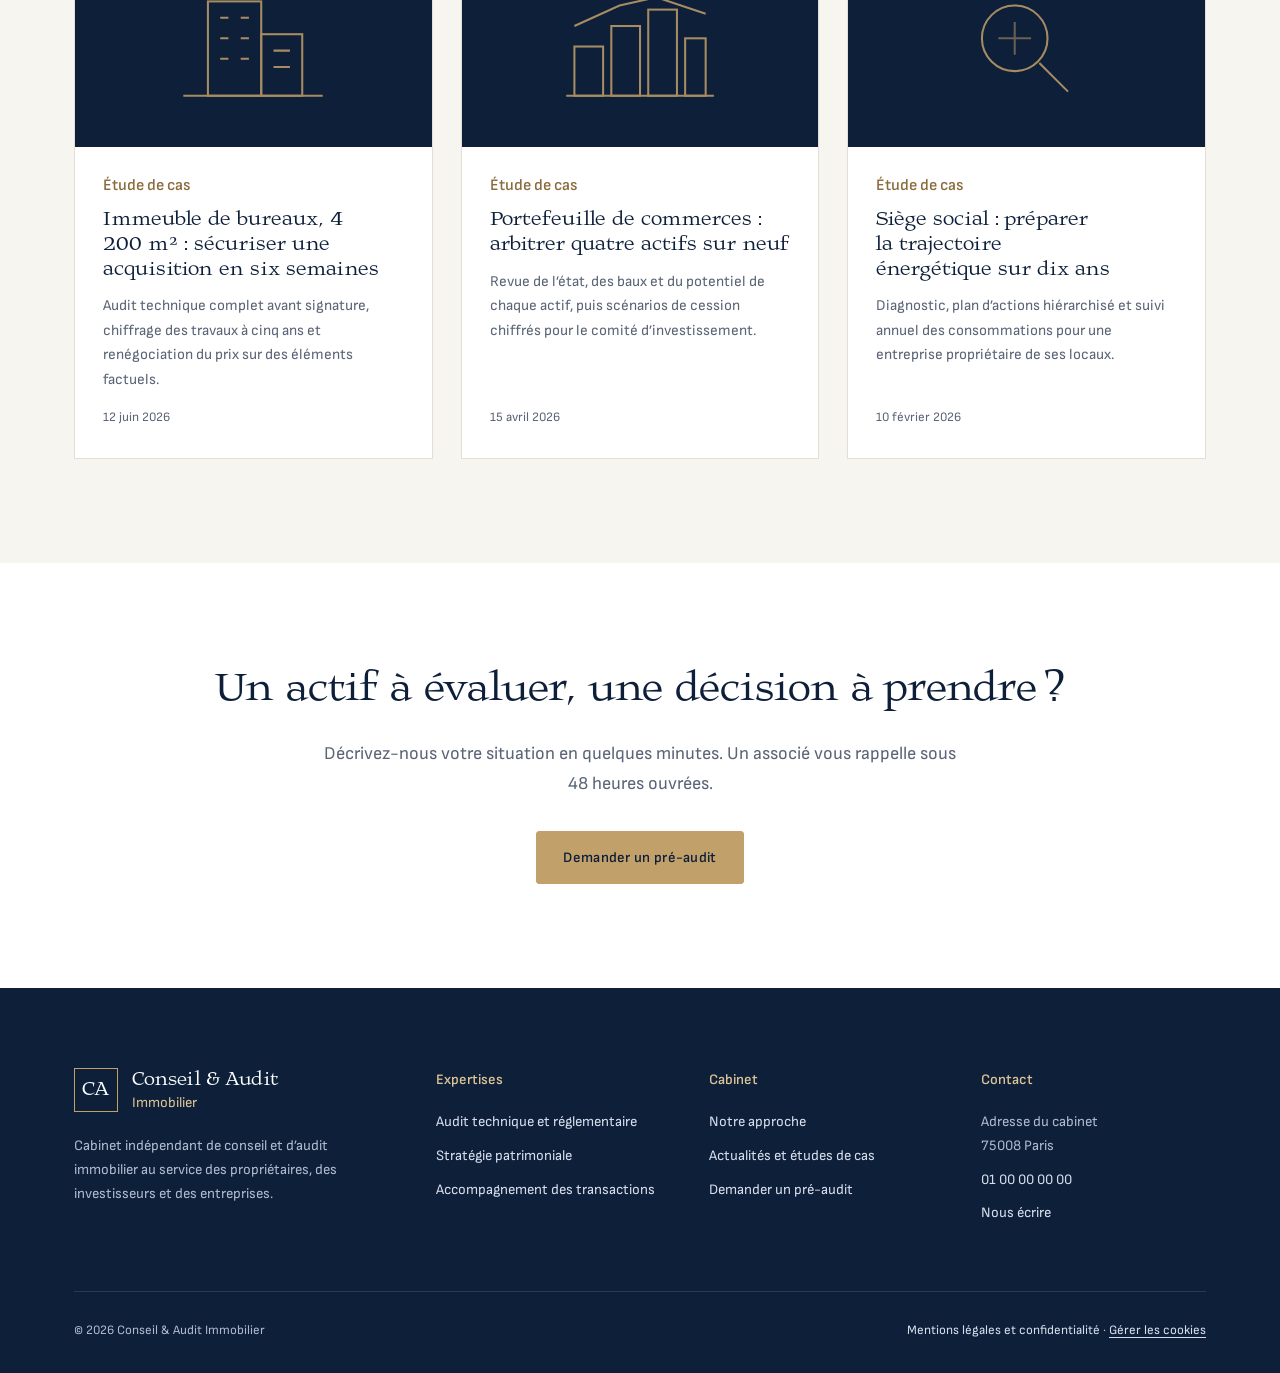
==== commit 833949de: "Reprise : polices, typographie, filets" ====
--- a/index.html
+++ b/index.html
@@ -12,12 +12,14 @@
   <meta property="og:description" content="Cabinet indépendant de conseil et d'audit immobilier : audit technique et réglementaire, stratégie patrimoniale, accompagnement des acquisitions et des cessions.">
   <meta name="theme-color" content="#0E1F3A">
   <link rel="icon" href="data:image/svg+xml,%3Csvg%20xmlns%3D%22http%3A%2F%2Fwww.w3.org%2F2000%2Fsvg%22%20viewBox%3D%220%200%2064%2064%22%3E%3Crect%20width%3D%2264%22%20height%3D%2264%22%20fill%3D%22%230E1F3A%22%2F%3E%3Crect%20x%3D%226%22%20y%3D%226%22%20width%3D%2252%22%20height%3D%2252%22%20fill%3D%22none%22%20stroke%3D%22%23C2A06A%22%20stroke-width%3D%222%22%2F%3E%3Ctext%20x%3D%2232%22%20y%3D%2242%22%20font-family%3D%22Georgia%2Cserif%22%20font-size%3D%2226%22%20font-weight%3D%22600%22%20fill%3D%22%23fff%22%20text-anchor%3D%22middle%22%3ECA%3C%2Ftext%3E%3C%2Fsvg%3E">
-  <link rel="preload" href="assets/fonts/cormorant-garamond.woff2" as="font" type="font/woff2" crossorigin>
+  <link rel="preload" href="assets/fonts/halibut.woff2" as="font" type="font/woff2" crossorigin>
+  <link rel="preload" href="assets/fonts/sofia-sans.woff2" as="font" type="font/woff2" crossorigin>
   <link rel="stylesheet" href="assets/style.css">
-  <script type="application/ld+json">{"@context":"https://schema.org","@type":"ProfessionalService","name":"Conseil & Audit Immobilier","description":"Cabinet indépendant de conseil et d'audit immobilier","areaServed":"FR","address":{"@type":"PostalAddress","addressLocality":"Paris","postalCode":"75008","addressCountry":"FR"},"telephone":"+33100000000"}</script>
+  <link rel="stylesheet" href="assets/reprise.css">
+  <script type="application/ld+json">{"@context":"https://schema.org","@type":"ProfessionalService","name":"Conseil & Audit Immobilier","description":"Cabinet indépendant de conseil et d’audit immobilier","areaServed":"FR","address":{"@type":"PostalAddress","addressLocality":"Paris","postalCode":"75008","addressCountry":"FR"},"telephone":"+33100000000"}</script>
 </head>
 <body>
-  <div class="bandeau-demo">Démonstration préparée pour une annonce : nom, chiffres et textes sont fictifs, votre maquette et vos contenus les remplaceront.</div>
+  <div class="bandeau-demo">Démonstration préparée pour une annonce : nom, chiffres et textes sont fictifs, votre maquette et vos contenus les remplaceront.</div>
   <header class="entete">
     <div class="conteneur">
       <a class="marque" href="index.html" aria-label="Conseil et Audit Immobilier, accueil"><span class="marque-sigle">CA</span><span class="marque-nom"><strong>Conseil &amp; Audit</strong><span>Immobilier</span></span></a>
@@ -41,7 +43,7 @@
         <div>
           <span class="surtitre">Conseil et audit immobilier</span>
           <h1>Des décisions immobilières <em>fondées sur des faits</em></h1>
-          <p class="chapeau">Nous auditons vos actifs et éclairons vos arbitrages : acquisition, cession, valorisation, mise en conformité. Pour les propriétaires, les investisseurs et les entreprises.</p>
+          <p class="chapeau">Nous auditons vos actifs et éclairons vos arbitrages : acquisition, cession, valorisation, mise en conformité. Pour les propriétaires, les investisseurs et les entreprises.</p>
           <div class="actions">
             <a class="bouton bouton-or" href="pre-audit.html">Demander un pré-audit</a>
             <a class="bouton bouton-ligne" href="expertises.html">Découvrir nos expertises</a>
@@ -62,9 +64,9 @@
     <section class="chiffres">
       <div class="conteneur">
         <div class="grille">
-          <div class="chiffre"><strong>15 ans</strong><span>d'expérience en immobilier d'entreprise</span></div>
+          <div class="chiffre"><strong>15 ans</strong><span>d’expérience en immobilier d’entreprise</span></div>
           <div class="chiffre"><strong>320</strong><span>actifs audités</span></div>
-          <div class="chiffre"><strong>1,2 Md€</strong><span>de valeur d'actifs analysée</span></div>
+          <div class="chiffre"><strong>1,2 Md€</strong><span>de valeur d’actifs analysée</span></div>
           <div class="chiffre"><strong>48 h</strong><span>pour une première réponse</span></div>
         </div>
       </div>
@@ -75,25 +77,25 @@
         <div class="titre-section">
           <span class="surtitre">Nos expertises</span>
           <h2>Trois métiers, une même exigence de précision</h2>
-          <p class="chapeau">Chaque mission part d'un constat vérifié sur place et se conclut par une recommandation chiffrée.</p>
+          <p class="chapeau">Chaque mission part d’un constat vérifié sur place et se conclut par une recommandation chiffrée.</p>
         </div>
         <div class="grille-3">
           <article class="carte">
             <span class="numero">01</span>
             <h3>Audit technique et réglementaire</h3>
-            <p>État du bâti, conformité, performance énergétique : la photographie complète de votre actif.</p>
+            <p>État du bâti, conformité, performance énergétique : la photographie complète de votre actif.</p>
             <a class="lien-fleche" href="expertises.html#audit">En savoir plus</a>
           </article>
           <article class="carte">
             <span class="numero">02</span>
             <h3>Stratégie patrimoniale</h3>
-            <p>Arbitrages, valorisation, plan de travaux pluriannuel : un cap clair pour votre patrimoine.</p>
+            <p>Arbitrages, valorisation, plan de travaux pluriannuel : un cap clair pour votre patrimoine.</p>
             <a class="lien-fleche" href="expertises.html#conseil">En savoir plus</a>
           </article>
           <article class="carte">
             <span class="numero">03</span>
             <h3>Accompagnement des transactions</h3>
-            <p>Due diligence à l'achat, préparation à la vente : des négociations appuyées sur des faits.</p>
+            <p>Due diligence à l’achat, préparation à la vente : des négociations appuyées sur des faits.</p>
             <a class="lien-fleche" href="expertises.html#transaction">En savoir plus</a>
           </article>
         </div>
@@ -109,7 +111,7 @@
         <div class="publics">
           <div class="public"><h3>Propriétaires</h3><p>Connaître la valeur réelle de votre bien, anticiper les travaux et les obligations réglementaires.</p></div>
           <div class="public"><h3>Investisseurs</h3><p>Acheter en connaissant les risques, arbitrer un portefeuille, justifier une valeur devant un comité.</p></div>
-          <div class="public"><h3>Entreprises</h3><p>Choisir, optimiser ou céder vos locaux, et tenir vos objectifs de consommation d'énergie.</p></div>
+          <div class="public"><h3>Entreprises</h3><p>Choisir, optimiser ou céder vos locaux, et tenir vos objectifs de consommation d’énergie.</p></div>
         </div>
       </div>
     </section>
@@ -140,7 +142,7 @@
           <div class="article-visuel"><svg viewBox="0 0 80 60" fill="none" stroke="currentColor" stroke-width="1"><rect x="18" y="8" width="26" height="46"/><rect x="44" y="24" width="20" height="30"/><path d="M24 16h4M34 16h4M24 26h4M34 26h4M24 36h4M34 36h4M50 32h8M50 40h8"/><line x1="6" y1="54" x2="74" y2="54"/></svg></div>
           <div class="article-corps">
             <span class="article-type">Étude de cas</span>
-            <h3>Immeuble de bureaux, 4 200 m² : sécuriser une acquisition en six semaines</h3>
+            <h3>Immeuble de bureaux, 4 200 m² : sécuriser une acquisition en six semaines</h3>
             <p>Audit technique complet avant signature, chiffrage des travaux à cinq ans et renégociation du prix sur des éléments factuels.</p>
             <time datetime="2026-06-12">12 juin 2026</time>
           </div>
@@ -149,8 +151,8 @@
           <div class="article-visuel"><svg viewBox="0 0 80 60" fill="none" stroke="currentColor" stroke-width="1"><rect x="8" y="30" width="14" height="24"/><rect x="26" y="20" width="14" height="34"/><rect x="44" y="12" width="14" height="42"/><rect x="62" y="26" width="10" height="28"/><path d="M8 20 L30 10 L48 6 L72 14"/><line x1="4" y1="54" x2="76" y2="54"/></svg></div>
           <div class="article-corps">
             <span class="article-type">Étude de cas</span>
-            <h3>Portefeuille de commerces : arbitrer quatre actifs sur neuf</h3>
-            <p>Revue de l'état, des baux et du potentiel de chaque actif, puis scénarios de cession chiffrés pour le comité d'investissement.</p>
+            <h3>Portefeuille de commerces : arbitrer quatre actifs sur neuf</h3>
+            <p>Revue de l’état, des baux et du potentiel de chaque actif, puis scénarios de cession chiffrés pour le comité d’investissement.</p>
             <time datetime="2026-04-15">15 avril 2026</time>
           </div>
         </a>
@@ -158,8 +160,8 @@
           <div class="article-visuel"><svg viewBox="0 0 80 60" fill="none" stroke="currentColor" stroke-width="1"><circle cx="34" cy="26" r="16"/><path d="M46 38l14 14"/><path d="M26 26h16M34 18v16" opacity=".6"/></svg></div>
           <div class="article-corps">
             <span class="article-type">Étude de cas</span>
-            <h3>Siège social : préparer la trajectoire énergétique sur dix ans</h3>
-            <p>Diagnostic, plan d'actions hiérarchisé et suivi annuel des consommations pour une entreprise propriétaire de ses locaux.</p>
+            <h3>Siège social : préparer la trajectoire énergétique sur dix ans</h3>
+            <p>Diagnostic, plan d’actions hiérarchisé et suivi annuel des consommations pour une entreprise propriétaire de ses locaux.</p>
             <time datetime="2026-02-10">10 février 2026</time>
           </div>
         </a>
@@ -170,7 +172,7 @@
     <section class="appel">
       <div class="conteneur">
         <span class="surtitre">Pré-audit</span>
-        <h2>Un actif à évaluer, une décision à prendre ?</h2>
+        <h2>Un actif à évaluer, une décision à prendre ?</h2>
         <p class="chapeau">Décrivez-nous votre situation en quelques minutes. Un associé vous rappelle sous 48 heures ouvrées.</p>
         <a class="bouton bouton-or" href="pre-audit.html">Demander un pré-audit</a>
       </div>
@@ -181,7 +183,7 @@
       <div class="grille">
         <div>
           <a class="marque" href="index.html" aria-label="Accueil"><span class="marque-sigle">CA</span><span class="marque-nom"><strong>Conseil &amp; Audit</strong><span>Immobilier</span></span></a>
-          <p style="margin-top:22px;max-width:320px">Cabinet indépendant de conseil et d'audit immobilier au service des propriétaires, des investisseurs et des entreprises.</p>
+          <p style="margin-top:22px;max-width:320px">Cabinet indépendant de conseil et d’audit immobilier au service des propriétaires, des investisseurs et des entreprises.</p>
         </div>
         <div>
           <h4>Expertises</h4>
@@ -204,7 +206,7 @@
   </footer>
   <div class="cookies" role="dialog" aria-labelledby="cookies-titre">
     <h2 id="cookies-titre">Votre vie privée</h2>
-    <p>Avec votre accord, nous mesurons la fréquentation de ce site pour l'améliorer. Vous pouvez changer d'avis à tout moment depuis le pied de page.</p>
+    <p>Avec votre accord, nous mesurons la fréquentation de ce site pour l’améliorer. Vous pouvez changer d’avis à tout moment depuis le pied de page.</p>
     <div class="cookies-actions">
       <button class="bouton" data-cookies="refuser">Tout refuser</button>
       <button class="bouton" data-cookies="accepter">Tout accepter</button>
@@ -212,7 +214,7 @@
     </div>
     <div class="cookies-detail">
       <div class="categorie"><div><strong>Nécessaires</strong><span>Mémorisent votre choix pendant six mois. Toujours actifs.</span></div><input type="checkbox" class="interrupteur" checked disabled aria-label="Cookies nécessaires, toujours actifs"></div>
-      <div class="categorie"><div><strong>Mesure d'audience</strong><span>Statistiques de fréquentation, sans publicité ni revente.</span></div><input type="checkbox" class="interrupteur" id="mesure-audience" aria-label="Mesure d'audience"></div>
+      <div class="categorie"><div><strong>Mesure d’audience</strong><span>Statistiques de fréquentation, sans publicité ni revente.</span></div><input type="checkbox" class="interrupteur" id="mesure-audience" aria-label="Mesure d'audience"></div>
       <div class="cookies-actions"><button class="bouton" data-cookies="enregistrer">Enregistrer mes choix</button></div>
     </div>
   </div>
--- a/assets/style.css
+++ b/assets/style.css
@@ -1,6 +1,4 @@
 /* Polices hébergées sur le site : aucune requête vers un service tiers */
-@font-face { font-family: "Cormorant Garamond"; src: url("fonts/cormorant-garamond.woff2") format("woff2"); font-weight: 300 700; font-display: swap; }
-@font-face { font-family: "Inter"; src: url("fonts/inter.woff2") format("woff2"); font-weight: 100 900; font-display: swap; }
 
 :root {
   --marine: #0E1F3A;
@@ -14,8 +12,8 @@
   --trait: #E4DFD4;
   --texte: #1C2433;
   --gris: #5B6577;
-  --serif: "Cormorant Garamond", Georgia, "Times New Roman", serif;
-  --sans: "Inter", system-ui, -apple-system, "Segoe UI", Roboto, sans-serif;
+  --serif: var(--police-titre);
+  --sans: var(--police-texte);
   --largeur: 1180px;
   --rayon: 2px;
 }
--- a/assets/reprise.css
+++ b/assets/reprise.css
@@ -0,0 +1,42 @@
+/* Reprise du 06/11 (outils/demo/reprendre.mjs) */
+/* Police : Halibut, de Matteo Maggi (Collletttivo), licence SIL OFL */
+@font-face { font-family: "Halibut"; src: url("fonts/halibut.woff2") format("woff2"); font-weight: 400; font-display: optional; }
+@font-face { font-family: "Sofia Sans"; src: url("fonts/sofia-sans.woff2") format("woff2"); font-weight: 1 1000; font-display: optional; }
+:root { --police-titre: "Halibut", Georgia, serif; --police-texte: "Sofia Sans", system-ui, sans-serif; }
+:root { --rayon: 3px; --rayon-bouton: 3px; --ombre: none; }
+body { font-synthesis: none; }
+h1, h2, h3, legend { letter-spacing: 0; text-wrap: balance; }
+h1, h2, h3, legend, .marque-nom strong { font-weight: 400; }
+.credit-polices { font-size: .9rem; color: var(--discret); }
+
+/* La petite ligne au-dessus des titres : gardée dans le premier bloc de la page (elle y dit le métier et le lieu), retirée ailleurs */
+.surtitre { display: none; }
+main > :first-child .surtitre { display: inline-block; font-size: 1rem; font-weight: 500; letter-spacing: 0; text-transform: none; margin-bottom: 6px; }
+.bouton { border-radius: var(--rayon-bouton); }
+
+/* En-tête : lien actif souligné, pas de pastille */
+.nav a, .nav .ouvrir-sous-menu { border-radius: 0; }
+.entete:not(.entete-deux-etages) .nav a:not(.bouton):is(:hover, [aria-current="page"]), .entete:not(.entete-deux-etages) .nav .ouvrir-sous-menu:hover { background: none; text-decoration: underline; text-decoration-thickness: 2px; text-underline-offset: 7px; }
+.nav a.bouton[aria-current="page"], .nav a.bouton[aria-current="page"]:hover { background: var(--accent); color: var(--sur-accent); }
+.bouton-menu { background: none; box-shadow: inset 0 0 0 1px var(--bord); border-radius: var(--rayon-bouton); }
+.sous-menu ul { border: 1px solid var(--bord); border-radius: var(--rayon); box-shadow: none; }
+
+/* Avis et étapes : un filet, le numéro en grand, pas de carte ni de rond */
+.avis { background: none; border-top: 1px solid currentColor; border-radius: 0; box-shadow: none; padding: 16px 0 0; }
+.avis .initiale, .auteur .initiale { display: none; }
+.etapes li { background: none; border-top: 1px solid currentColor; border-radius: 0; box-shadow: none; padding: 14px 0 0; }
+.etapes li::before { display: block; width: auto; height: auto; background: none; border-radius: 0; color: var(--accent); font: 400 2.4rem/1 var(--police-titre); margin-bottom: 14px; }
+
+/* Formulaires et bannière */
+form[data-formulaire], .succes, .cookies { border: 1px solid var(--bord); border-radius: var(--rayon); box-shadow: none; }
+
+/* Relevé : ombres */
+.carte:hover,
+.article:hover { box-shadow: none; }
+
+/* Relevé : petites capitales espacées */
+.surtitre,
+.marque-nom span,
+.article-type,
+.coordonnees strong,
+.pied h4 { text-transform: none; letter-spacing: 0; font-size: max(.85rem, 1em); }
